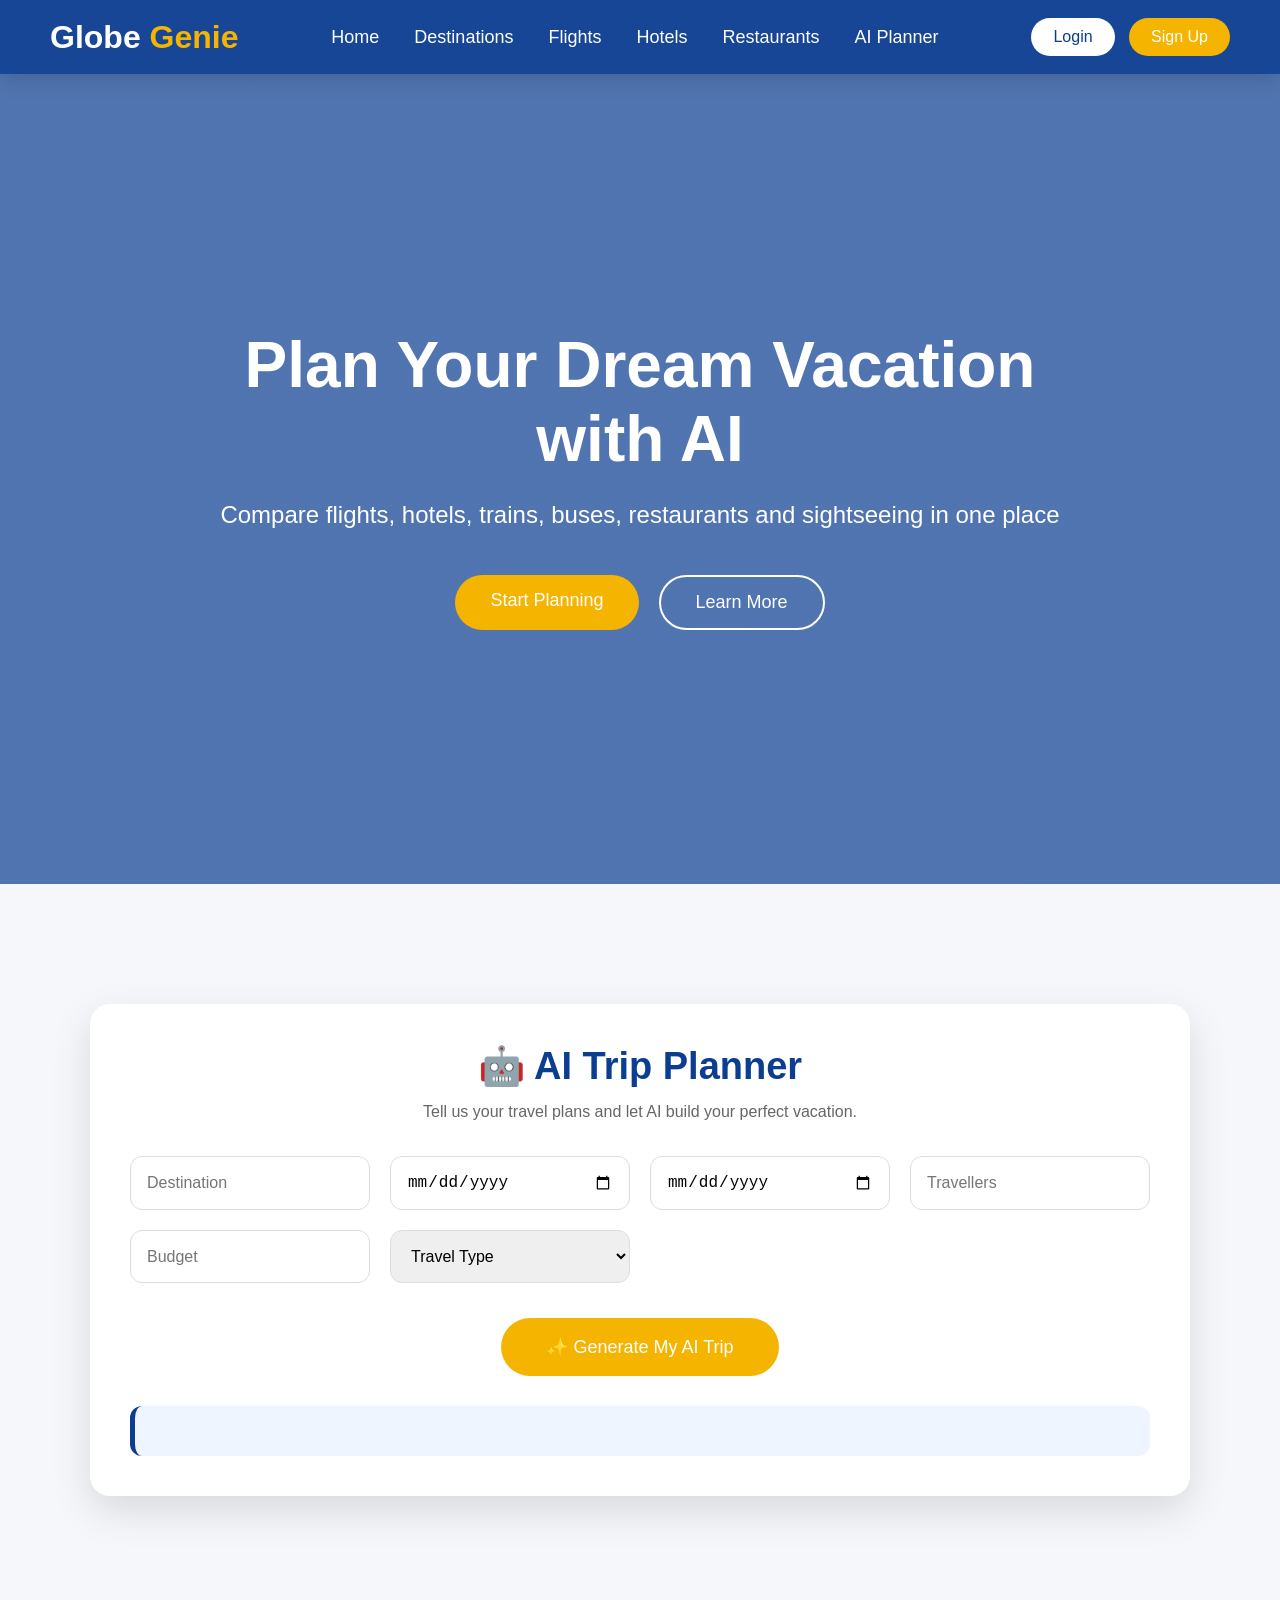
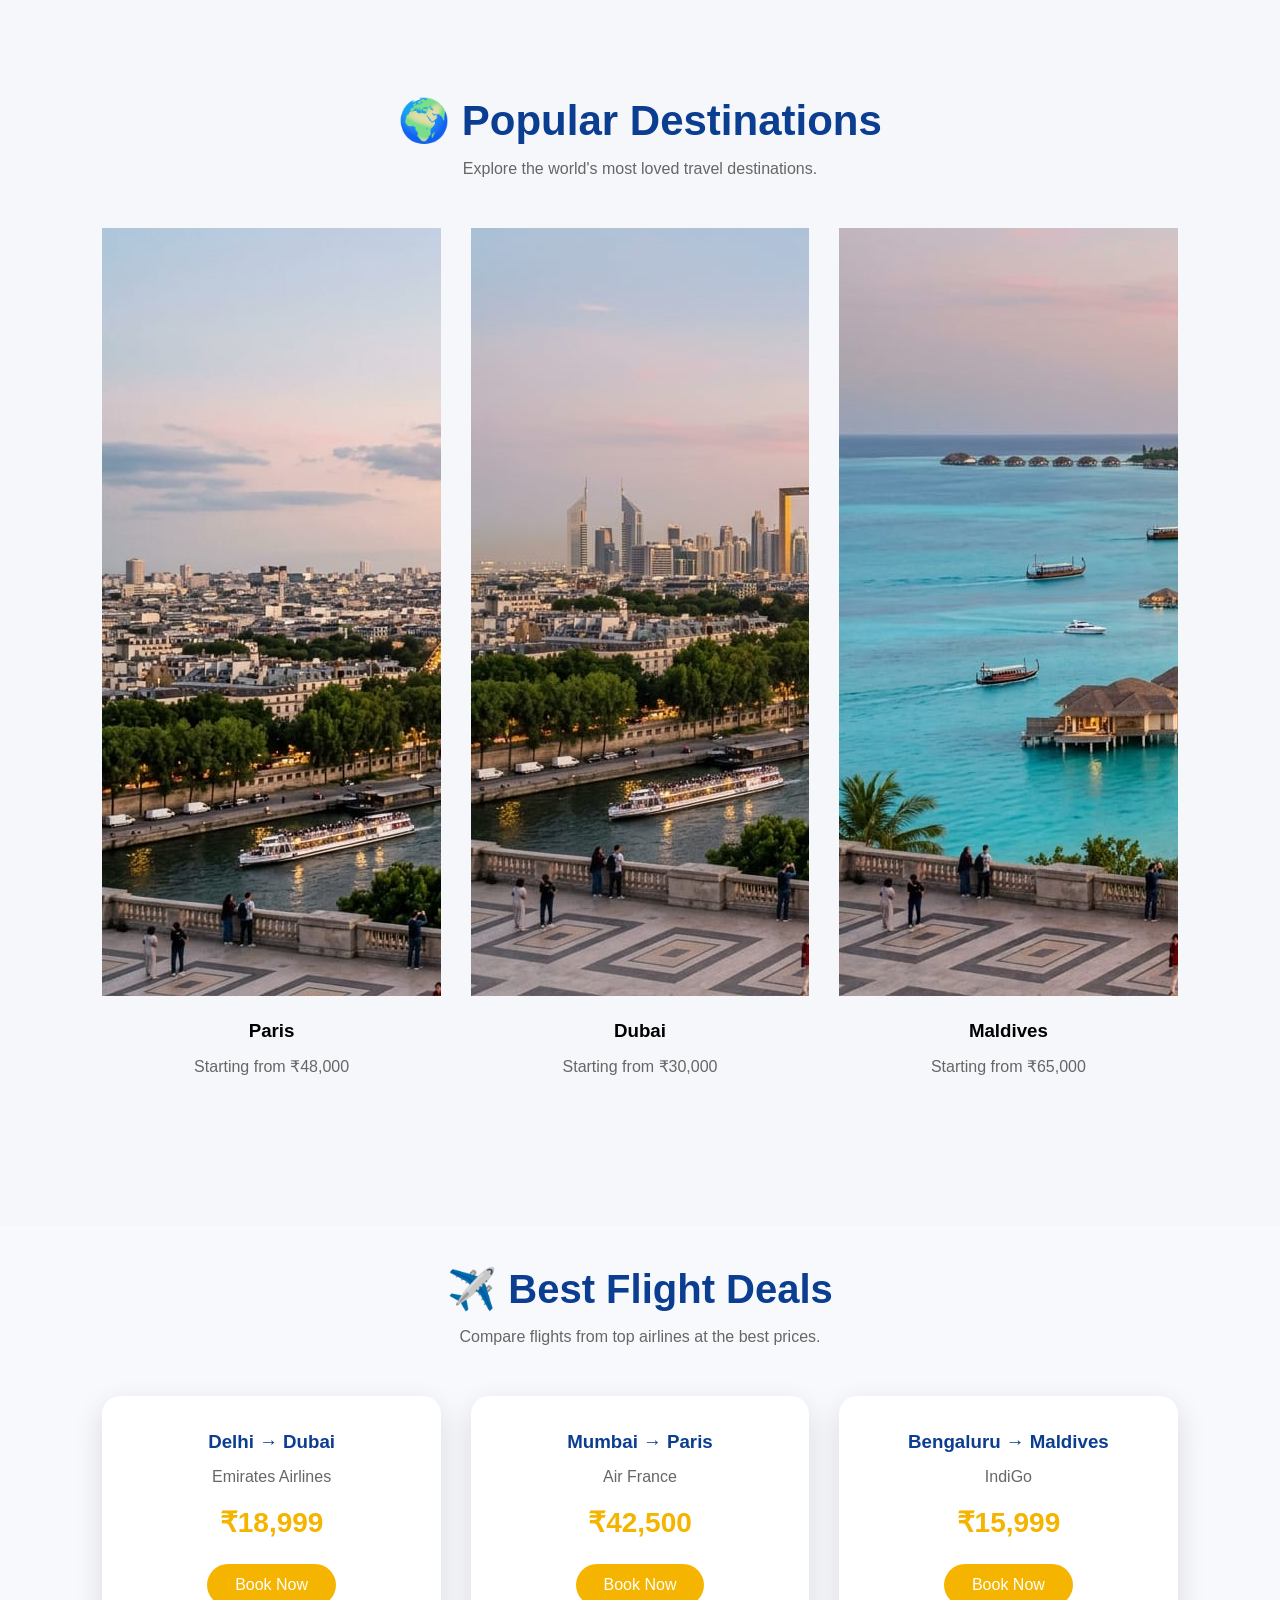
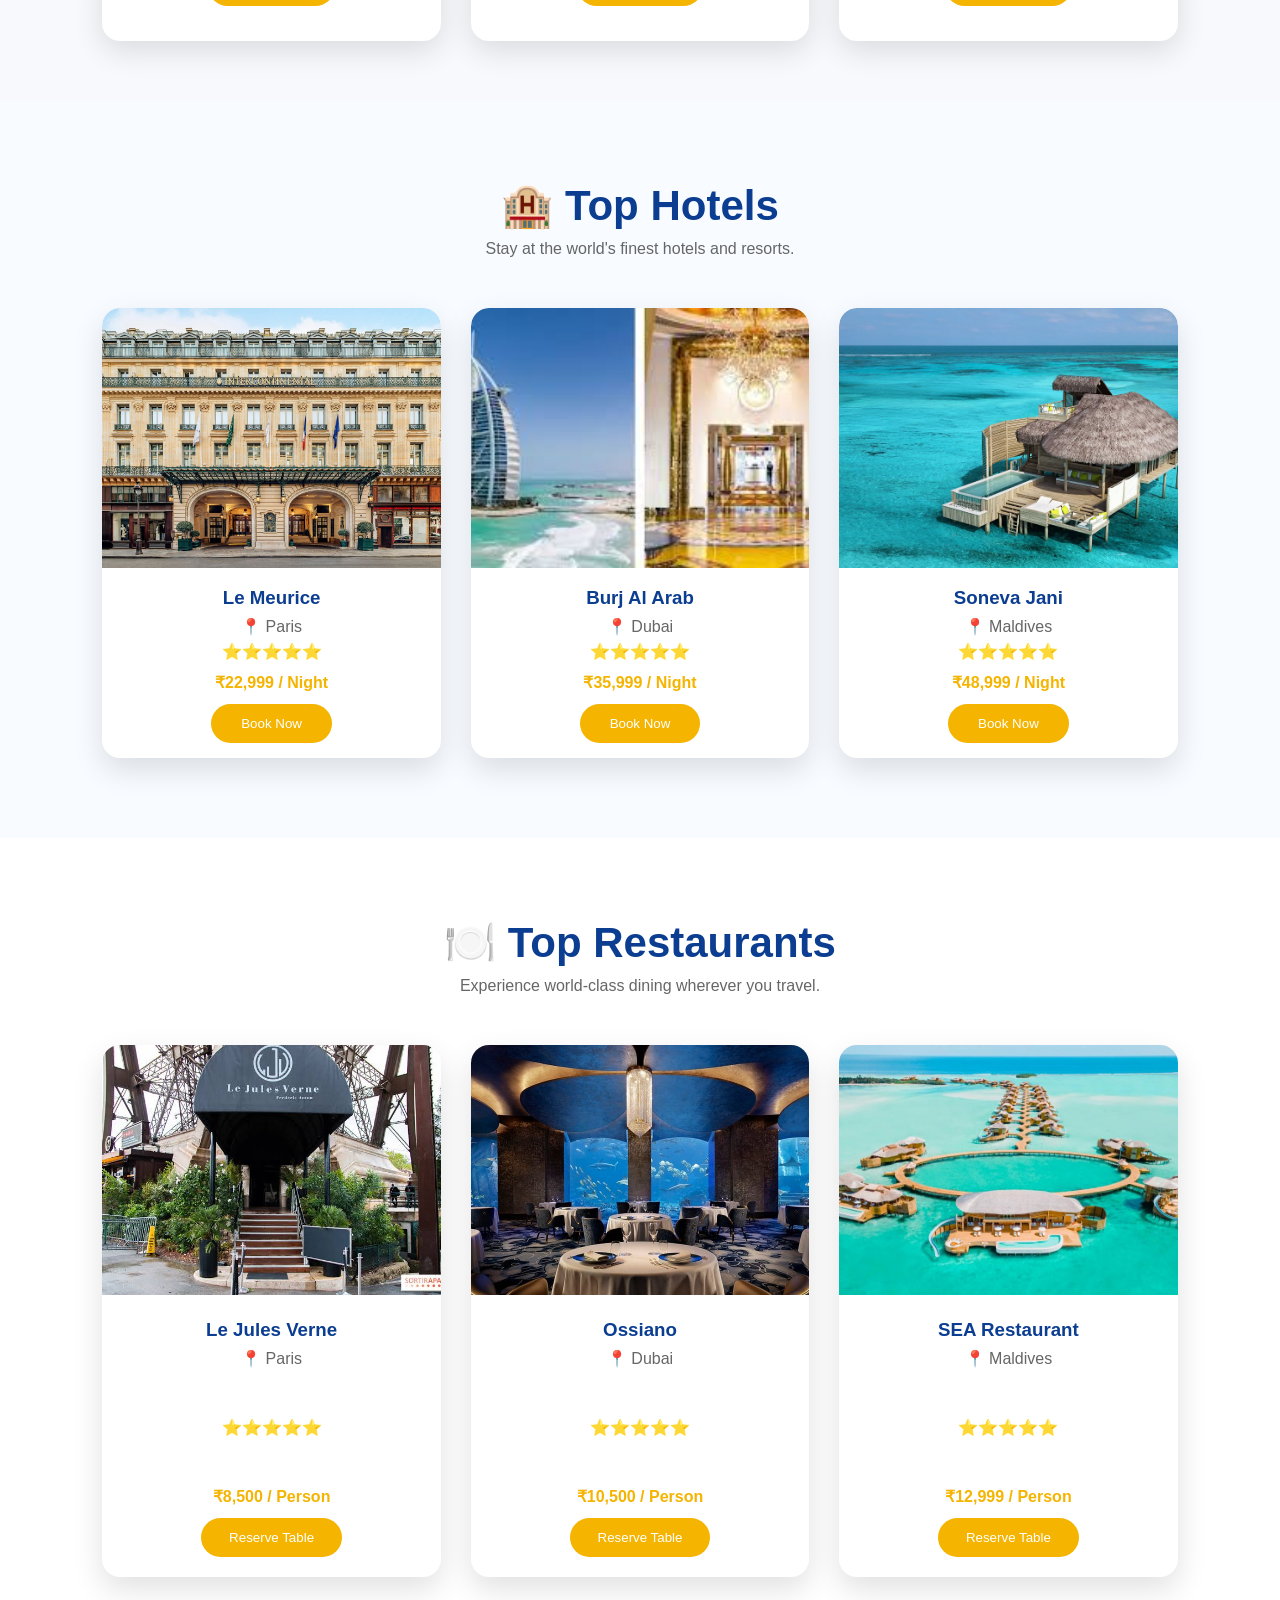
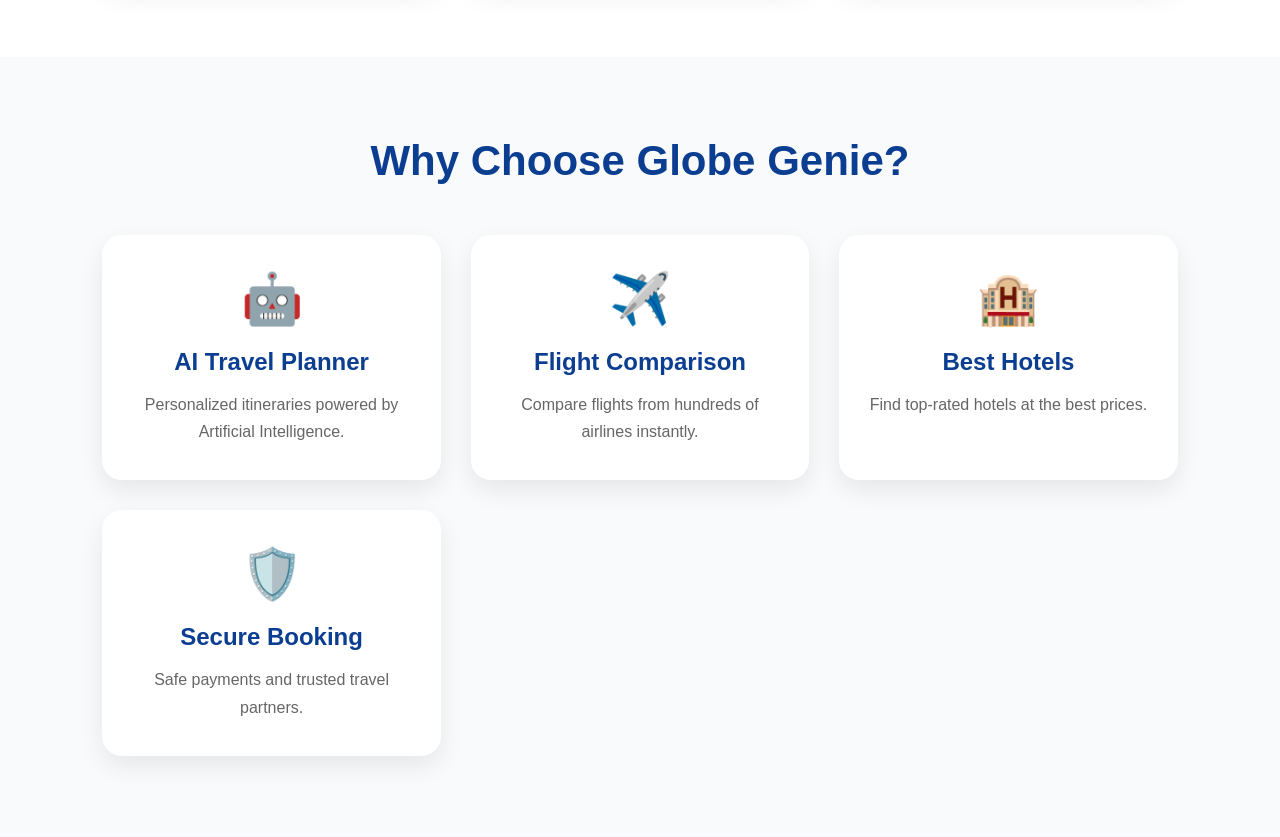
==== index.html @ 67dc80da "Add Travel Planner website" ====
<!DOCTYPE html>
<html lang="en">
    <head>
        <meta charset="UTF-8">
        <meta name="viewport" content="width=device-width, initial-scale=1.0">
        <title>Globe Genie | Your AI Travel Companion</title>
        <link
        href="https://cdn.jsdelivr.net/npm/bootstrap@5.3.7/dist/css/bootstrap.min.css"> 
        <link rel="stylesheet" href="css/style.css">
        <link rel="stylesheet" href="css/hero.css">
        <link rel="stylesheet" href="css/navbar.css">
        <link rel="stylesheet" href="css/responsive.css">
    </head>
      
<body>
    <!-- Navigation Bar -->
    <nav class="navbar">

    <div class="logo">
        Globe <span>Genie</span>
    </div>

    <ul class="nav-links">
        <li><a href="#home">Home</a></li>
        <li><a href="#destinations">Destinations</a></li>
        <li><a href="#flights">Flights</a></li>
        <li><a href="#hotels">Hotels</a></li>
        <li><a href="#restaurants">Restaurants</a></li>
        <li><a href="#planner">AI Planner</a></li>
    </ul>

    <div class="buttons">
        <button class="login">Login</button>
        <button class="signup">Sign Up</button>
    </div>

</nav>
<!-- Hero Section -->
 <section class="hero" id="home">
    <div class="hero-content">
        <h1>Plan Your Dream Vacation with AI</h1>
        <p>Compare flights, hotels, trains, buses, restaurants and sightseeing in one place</p>
        <div class="hero-buttons">
            <a href="#planner" class="btn-start">Start Planning</a>
            <a href="#features" class="btn-learn">Learn More</a>
        </div>
    
    </div>
    </section>
    <section class="planner" id="planner">

    <div class="planner-card">

        <h2>🤖 AI Trip Planner</h2>

        <p>Tell us your travel plans and let AI build your perfect vacation.</p>

        <div class="planner-grid">

            <input type="text" id="destination" placeholder="Destination">

            <input type="date" id="checkin">

            <input type="date" id="checkout">

            <input type="number" id="travellers" placeholder="Travellers">

            <input type="number" id="budget" placeholder="Budget">

            <select id="travel-type">
                <option>Travel Type</option>
                <option>Solo</option>
                <option>Couple</option>
                <option>Family</option>
                <option>Friends</option>
            </select>
         
        </div>

        <button class="planner-btn">
            ✨ Generate My AI Trip
        </button>
        <div id="trip-result"></div>

    </div>

</section>
<!-- Popular Destinations -->

<section class="destinations" id="destinations">

    <h2>🌍 Popular Destinations</h2>
    <p>Explore the world's most loved travel destinations.</p>

    <div class="destination-grid">

        <div class="destination-card">
            <img src="images/paris.jpg.jpeg" alt="Paris">
            <div class="card-content">
                <h3>Paris</h3>
                <p>Starting from ₹48,000</p>
            </div>
        </div>

        <div class="destination-card">
            <img src="images/dubai.jpg.jpeg" alt="Dubai">
            <div class="card-content">
                <h3>Dubai</h3>
                <p>Starting from ₹30,000</p>
            </div>
        </div>

        <div class="destination-card">
            <img src="images/maldives.jpg.jpeg" alt="Maldives">
            <div class="card-content">
                <h3>Maldives</h3>
                <p>Starting from ₹65,000</p>
            </div>
        </div>

    </div>

</section>
<section class="flights" id="flights">

    <h2>✈️ Best Flight Deals</h2>
    <p>Compare flights from top airlines at the best prices.</p>

    <div class="flight-grid">

        <div class="flight-card">
            <h3>Delhi → Dubai</h3>
            <p>Emirates Airlines</p>
            <span class="price">₹18,999</span>
            <button>Book Now</button>
        </div>

        <div class="flight-card">
            <h3>Mumbai → Paris</h3>
            <p>Air France</p>
            <span class="price">₹42,500</span>
            <button>Book Now</button>
        </div>

        <div class="flight-card">
            <h3>Bengaluru → Maldives</h3>
            <p>IndiGo</p>
            <span class="price">₹15,999</span>
            <button>Book Now</button>
        </div>

    </div>

</section>
<section class="hotels" id="hotels">
    <h2>🏨 Top Hotels</h2>
    <p>Stay at the world's finest hotels and resorts.</p>

    <div class="hotel-grid">

        <div class="hotel-card">
            <img src="images/hotel-paris.jpg" alt="Paris Hotel">
            <div class="hotel-info">
                <h3>Le Meurice</h3>
                <p>📍 Paris</p>
                <p>⭐⭐⭐⭐⭐</p>
                <h4>₹22,999 / Night</h4>
                <button>Book Now</button>
            </div>
        </div>

        <div class="hotel-card">
            <img src="images/hotel-dubai.jpg" alt="Dubai Hotel">
            <div class="hotel-info">
                <h3>Burj Al Arab</h3>
                <p>📍 Dubai</p>
                <p>⭐⭐⭐⭐⭐</p>
                <h4>₹35,999 / Night</h4>
                <button>Book Now</button>
            </div>
        </div>

        <div class="hotel-card">
            <img src="images/hotel-maldives.jpg" alt="Maldives Hotel">
            <div class="hotel-info">
                <h3>Soneva Jani</h3>
                <p>📍 Maldives</p>
                <p>⭐⭐⭐⭐⭐</p>
                <h4>₹48,999 / Night</h4>
                <button>Book Now</button>
            </div>
        </div>

    </div>
</section>
<section class="restaurants" id="restaurants">

    <h2>🍽️ Top Restaurants</h2>
    <p>Experience world-class dining wherever you travel.</p>

    <div class="restaurant-grid">

        <div class="restaurant-card">
            <img src="images/restaurant-paris.jpg.jpeg" alt="Restaurant Paris">

            <div class="restaurant-info">
                <h3>Le Jules Verne</h3>
                <p>📍 Paris</p>
                <p>⭐⭐⭐⭐⭐</p>
                <h4>₹8,500 / Person</h4>
                <button>Reserve Table</button>
            </div>
        </div>

        <div class="restaurant-card">
            <img src="images/restaurant-dubai.jpg.jpeg" alt="Restaurant Dubai">

            <div class="restaurant-info">
                <h3>Ossiano</h3>
                <p>📍 Dubai</p>
                <p>⭐⭐⭐⭐⭐</p>
                <h4>₹10,500 / Person</h4>
                <button>Reserve Table</button>
            </div>
        </div>

        <div class="restaurant-card">
            <img src="images/restaurant-maldives.jpg.jpeg" alt="Restaurant Maldives">

            <div class="restaurant-info">
                <h3>SEA Restaurant</h3>
                <p>📍 Maldives</p>
                <p>⭐⭐⭐⭐⭐</p>
                <h4>₹12,999 / Person</h4>
                <button>Reserve Table</button>
            </div>
        </div>

    </div>

</section>
<section class="features">

    <h2>Why Choose Globe Genie?</h2>

    <div class="feature-container">

        <div class="feature-card">
            <div class="icon">🤖</div>
            <h3>AI Travel Planner</h3>
            <p>Personalized itineraries powered by Artificial Intelligence.</p>
        </div>

        <div class="feature-card">
            <div class="icon">✈️</div>
            <h3>Flight Comparison</h3>
            <p>Compare flights from hundreds of airlines instantly.</p>
        </div>

        <div class="feature-card">
            <div class="icon">🏨</div>
            <h3>Best Hotels</h3>
            <p>Find top-rated hotels at the best prices.</p>
        </div>

        <div class="feature-card">
            <div class="icon">🛡️</div>
            <h3>Secure Booking</h3>
            <p>Safe payments and trusted travel partners.</p>
        </div>

    </div>

</section>
<script
src="https://cdn.jsdelivr.net/npm/bootstrap@5.3.7/dist/js/bootstrap.bundle.min.js"></script>
<script src="js/script.js"></script>
</body>
</html>
---- css/style.css ----
html{
    scroll-behavior: smooth;
}
/* ==========================================
   Globe Genie - Main Styles
   ========================================== */

* {
    margin: 0;
    padding: 0;
    box-sizing: border-box;
}

body {
    font-family: Arial, Helvetica, sans-serif;
    background: #f5f7fa;
}

/* =========================
   Navigation Bar
========================= */

.navbar{
    position: sticky;
    top: 0;
    z-index: 1000;

    display:flex;
    justify-content:space-between;
    align-items:center;
width:100%;
    padding:18px 50px;

    background:rgba(11,61,145,0.95);
    backdrop-filter:blur(10px);

    box-shadow:0 5px 20px rgba(0,0,0,.15);
}

.logo {
    font-size: 32px;
    font-weight: bold;
    color: white;
}

.logo span {
    color: #F4B400;
}

.nav-links {
    list-style: none;
    display: flex;
    gap: 35px;
}

.nav-links a {
    text-decoration: none;
    color: white;
    font-size: 18px;
    transition: 0.3s;
}

.nav-links a:hover {
    color: #F4B400;
}

.buttons button {
    padding: 10px 22px;
    border: none;
    border-radius: 30px;
    cursor: pointer;
    font-size: 16px;
}

.login {
    background: white;
    color: #0B3D91;
    margin-right: 10px;
}

.signup {
    background: #F4B400;
    color: white;
}

/* =========================
   Hero Section
========================= */

.hero {
    height: 90vh;
    background: linear-gradient(
        rgba(11, 61, 145, 0.7),
        rgba(11, 61, 145, 0.7)
    ),
    url("https://images.unsplash.com/photo-1507525428034-b723cf961d3e?auto=format&fit=crop&w=1600&q=80");

    background-size: cover;
    background-position: center;

    display: flex;
    justify-content: center;
    align-items: center;

    text-align: center;
    color: white;
    padding: 20px;
}

.hero-content {
    max-width: 900px;
}

.hero-content h1 {
    font-size: 64px;
    margin-bottom: 20px;
}

.hero-content p {
    font-size: 24px;
    line-height: 1.6;
    margin-bottom: 40px;
}

/* =========================
   Hero Buttons
========================= */

.hero-buttons {
    display: flex;
    justify-content: center;
    gap: 20px;
    flex-wrap: wrap;
}

.btn-start,
.btn-learn {

    text-decoration: none;
    padding: 15px 35px;
    border-radius: 40px;
    font-size: 18px;
    transition: .3s;
}

.btn-start {

    background: #F4B400;
    color: white;
}

.btn-start:hover {

    background: #d89b00;
}

.btn-learn {

    border: 2px solid white;
    color: white;
}

.btn-learn:hover {

    background: white;
    color: #0B3D91;
}
/* =========================
   AI Trip Planner
========================= */

.planner{
    background:#f5f7fa;
    padding:80px 20px;
    width:100%;
}

.planner-card{

    width:90%;
    max-width:1100px;
    margin:40px auto;

    background:white;
    border-radius:20px;

    padding:40px;

    box-shadow:0 15px 40px rgba(0,0,0,.12);

    text-align:center;
}

.planner-card h2{

    color:#0B3D91;
    margin-bottom:15px;
    font-size:38px;
}

.planner-card p{

    color:#666;
    margin-bottom:35px;
}

.planner-grid{

    display:grid;

    grid-template-columns:repeat(auto-fit,minmax(220px,1fr));

    gap:20px;

    margin-bottom:35px;
}

.planner-grid input,
.planner-grid select{

    padding:16px;

    border-radius:12px;

    border:1px solid #ddd;

    font-size:16px;
}

.planner-btn{

    background:#F4B400;

    color:white;

    border:none;

    padding:18px 45px;

    border-radius:40px;

    font-size:18px;

    cursor:pointer;

    transition:.3s;
}

.planner-btn:hover{

    background:#d89b00;

    transform:scale(1.05);
}
/* =========================
   Popular Destinations
========================= */

.destinations{

    padding:80px 8%;
    background:#f5f7fa;
    text-align:center;
}

.destinations h2{

    font-size:42px;
    color:#0B3D91;
}

.destinations p{

    margin:15px 0 50px;
    color:#666;
}

.destination-grid{

    display:grid;
    grid-template-columns:repeat(auto-fit,minmax(300px,1fr));
    gap:30px;
}

.card{

    background:#fff;
    border-radius:20px;
    overflow:hidden;
    box-shadow:0 10px 25px rgba(0,0,0,.12);
    transition:.4s ease;
    cursor:pointer;
}

.card:hover{

    transform:translateY(-10px);
    box-shadow:0 20px 40px rgba(0,0,0,.25);
}
.card:hover img{

    transform:scale(1.08);
}

.card img{

    width: 80%;
    height: 100px; /* Same height for every image */
    object-fit:cover;
    display:block;
    transition:0.5s ease;
}

.card h3{

    margin:20px 0 10px;
    color:#0B3D91;
}

.card p{

    margin-bottom:25px;
}
.card-content{

    padding:20px;
    text-align:center;
}
/* ===========================
   WHY CHOOSE GLOBE GENIE
=========================== */

.features{
    padding:80px 8%;
    background:#f8fafc;
    text-align:center;
}

.features h2{
    font-size:42px;
    color:#0b3d91;
    margin-bottom:50px;
}

.feature-container{
    display:grid;
    grid-template-columns:repeat(auto-fit,minmax(250px,1fr));
    gap:30px;
}

.feature-card{
    background:#fff;
    padding:35px 25px;
    border-radius:20px;
    box-shadow:0 10px 25px rgba(0,0,0,.08);
    transition:.3s;
}

.feature-card:hover{
    transform:translateY(-10px);
    box-shadow:0 18px 35px rgba(0,0,0,.15);
}

.icon{
    font-size:50px;
    margin-bottom:20px;
}

.feature-card h3{
    color:#0b3d91;
    margin-bottom:15px;
    font-size:24px;
}

.feature-card p{
    color:#666;
    line-height:1.7;
}
/* ==========================
   Destination Card Hover Effect
========================== */

.destination-card {
    transition: 0.4s ease;
    cursor: pointer;
    overflow: hidden;
}

.destination-card img {
    transition: 0.5s ease;
}

.destination-card:hover {
    transform: translateY(-12px);
    box-shadow: 0 20px 40px rgba(0,0,0,.25);
}

.destination-card:hover img {
    transform: scale(1.08);
}
/* ===========================
   Flights Section
=========================== */

.flights{
    padding:40px 8%;
    padding-bottom:60px;
    background:#f8f9fc;
    text-align:center;
}

.flights h2{
    font-size:40px;
    color:#0b3d91;
    margin-bottom:15px;
}

.flights p{
    color:#666;
    margin-bottom:50px;
}

.flight-grid{
    display:grid;
    grid-template-columns:repeat(auto-fit,minmax(280px,1fr));
    gap:30px;
}

.flight-card{
    background:#fff;
    border-radius:18px;
    padding:35px;
    box-shadow:0 10px 30px rgba(0,0,0,.12);
    transition:.4s;
}

.flight-card:hover{
    transform:translateY(-10px);
    box-shadow:0 20px 40px rgba(0,0,0,.2);
}

.flight-card h3{
    color:#0b3d91;
    margin-bottom:15px;
}

.flight-card p{
    margin-bottom:20px;
}

.price{
    display:block;
    font-size:28px;
    color:#f4b400;
    font-weight:bold;
    margin-bottom:25px;
}

.flight-card button{
    background:#f4b400;
    color:white;
    border:none;
    padding:12px 28px;
    border-radius:30px;
    cursor:pointer;
    font-size:16px;
    transition:.3s;
}

.flight-card button:hover{
    background:#0b3d91;
}
.hotels{
    padding:80px 8%;
    text-align:center;
    background:#f8fbff;
}

.hotels h2{
    font-size:42px;
    color:#0b3d91;
    margin-bottom:10px;
}

.hotels p{
    color:#666;
    margin-bottom:50px;
}

.hotel-grid{
    display:grid;
    grid-template-columns:repeat(auto-fit,minmax(320px,1fr));
    gap:30px;
}

.hotel-card{
    background:#fff;
    border-radius:18px;
    overflow:hidden;
    box-shadow:0 12px 30px rgba(0,0,0,.12);
    transition:.4s;
}

.hotel-card img{
    width:100%;
    height:260px;
    object-fit:cover;
    transition:.5s;
    border-radius:18px 18px 0 0;
}

.hotel-card:hover{
    transform:translateY(-10px);
    box-shadow:0 20px 40px rgba(0,0,0,.2);
}

.hotel-card:hover img{
    transform:scale(1.08);
}

.hotel-info{
    padding: 15px 20px;
}

.hotel-info h3{
    color:#0b3d91;
    margin-bottom:8px;
}
.hotel-info p{
    color:#666;
    margin: 6px 0;
}

.hotel-info h4{
    color:#f4b400;
    margin: 12px 0;
}

.hotel-info button{
    background:#f4b400;
    color:white;
    border:none;
    padding:12px 30px;
    border-radius:30px;
    cursor:pointer;
    transition:.3s;
}

.hotel-info button:hover{
    background:#d99a00;
    transform:scale(1.05);
}
/* Restaurants */

.restaurants{
    padding:80px 8%;
    text-align:center;
    background:white;
}

.restaurants h2{
    font-size:42px;
    color:#0b3d91;
    margin-bottom:10px;
}

.restaurants p{
    color:#666;
    margin-bottom:50px;
}

.restaurant-grid{
    display:grid;
    grid-template-columns:repeat(auto-fit,minmax(320px,1fr));
    gap:30px;
}

.restaurant-card{
    background:#fff;
    border-radius:18px;
    overflow:hidden;
    box-shadow:0 12px 30px rgba(0,0,0,.12);
    transition:.4s;
}

.restaurant-card img{
    width:100%;
    height:250px;
    object-fit:cover;
    transition:.5s;
}

.restaurant-card:hover{
    transform:translateY(-10px);
    box-shadow:0 20px 40px rgba(0,0,0,.2);
}

.restaurant-card:hover img{
    transform:scale(1.08);
}

.restaurant-info{
    padding:20px;
}

.restaurant-info h3{
    color:#0b3d91;
    margin-bottom:8px;
}

.restaurant-info h4{
    color:#f4b400;
    margin:12px 0;
}

.restaurant-info button{
    background:#f4b400;
    color:white;
    border:none;
    padding:12px 28px;
    border-radius:30px;
    cursor:pointer;
    transition:.3s;
}

.restaurant-info button:hover{
    background:#d99a00;
    transform:scale(1.05);
}
#trip-result{
    margin-top:30px;
    background:#eef5ff;
    border-left:5px solid #0B3D91;
    padding:20px;
    border-radius:12px;
    text-align:left;
    font-size:16px;
    color:#333;
}
#trip-result{
    margin-top:30px;
    padding:25px;
    background:#eef5ff;
    border-left:5px solid #0b3d91;
    border-radius:12px;
    line-height:1.8;
    font-size:17px;
}

#trip-result h3{
    color:#0b3d91;
    margin-bottom:15px;
}

#trip-result h4{
    margin-top:15px;
    color:#ffb400;
}

#trip-result ul{
    margin-left:20px;
}

#trip-result li{
    margin-bottom:8px;
}
#trip-result hr{
    margin:20px 0;
}

#trip-result ul{
    list-style:none;
    padding:0;
}

#trip-result li{
    background:white;
    margin:10px 0;
    padding:12px;
    border-radius:8px;
    box-shadow:0 4px 10px rgba(0,0,0,.08);
}
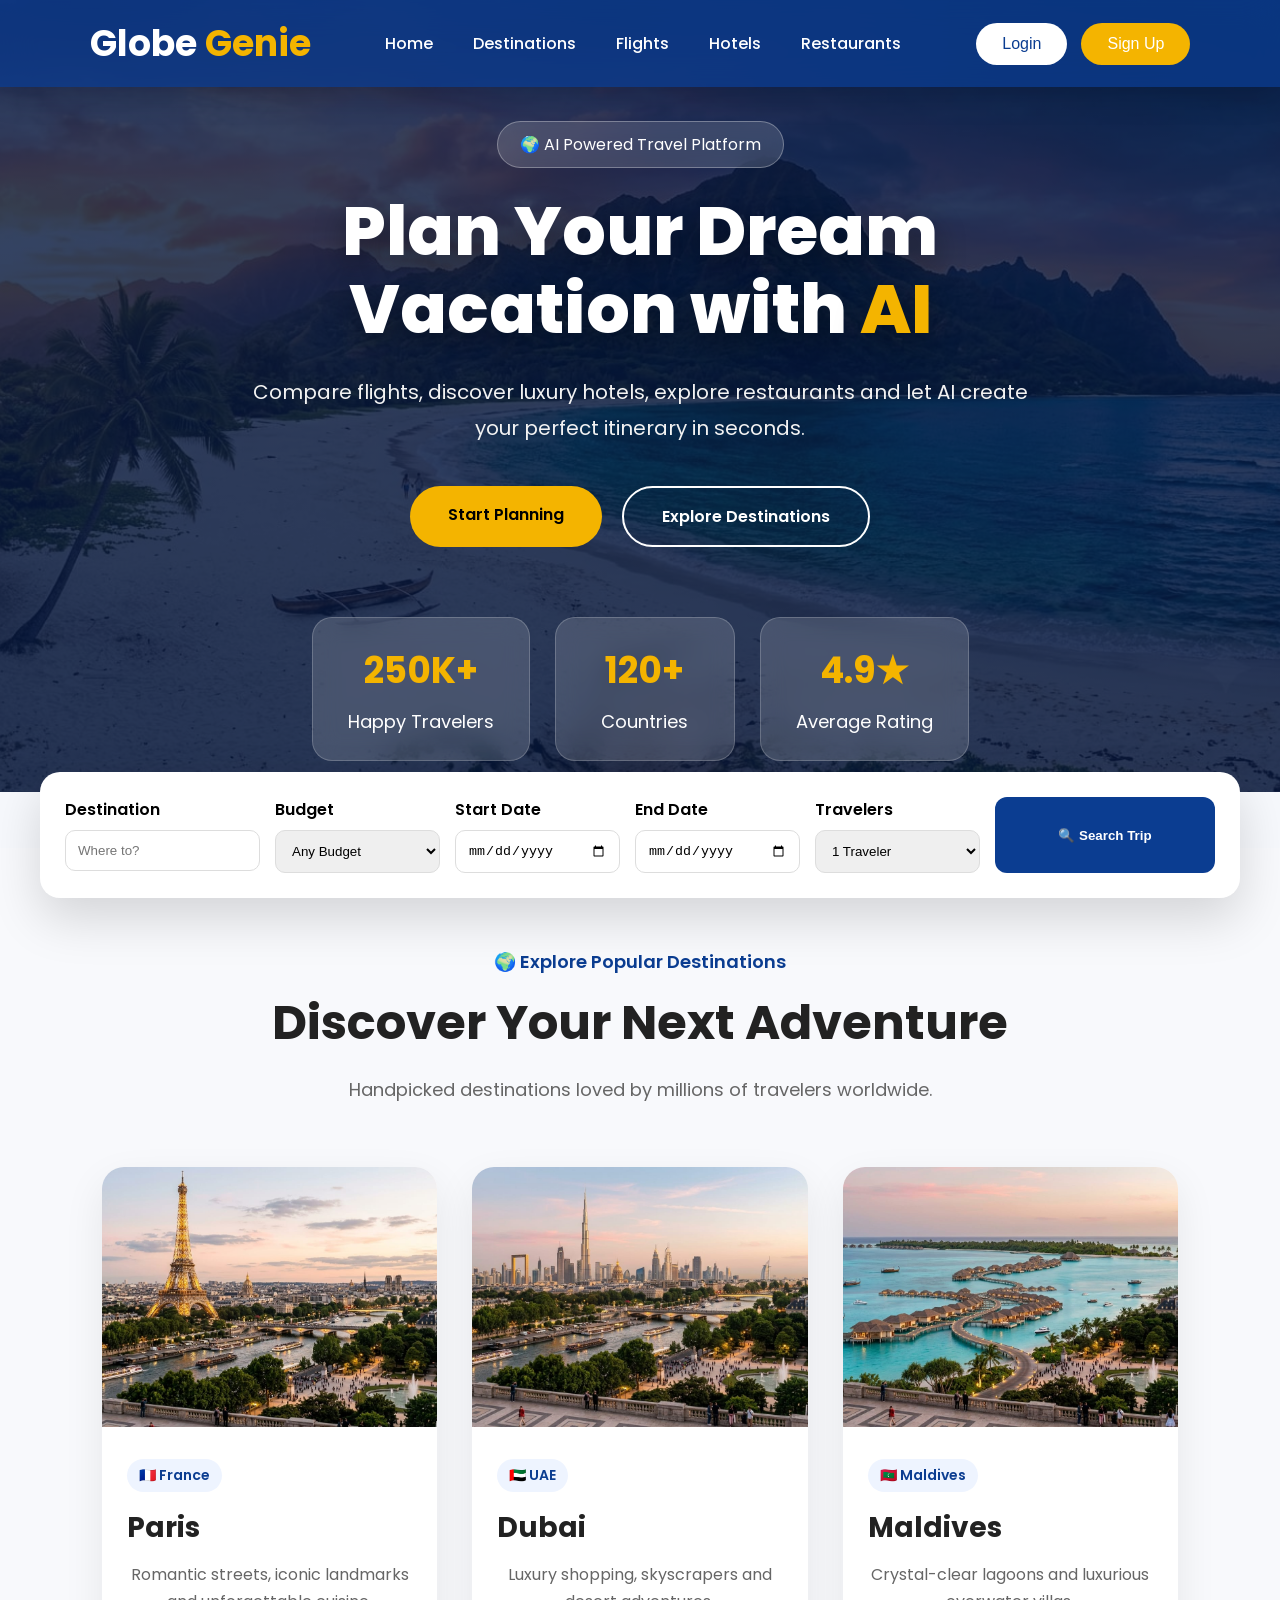
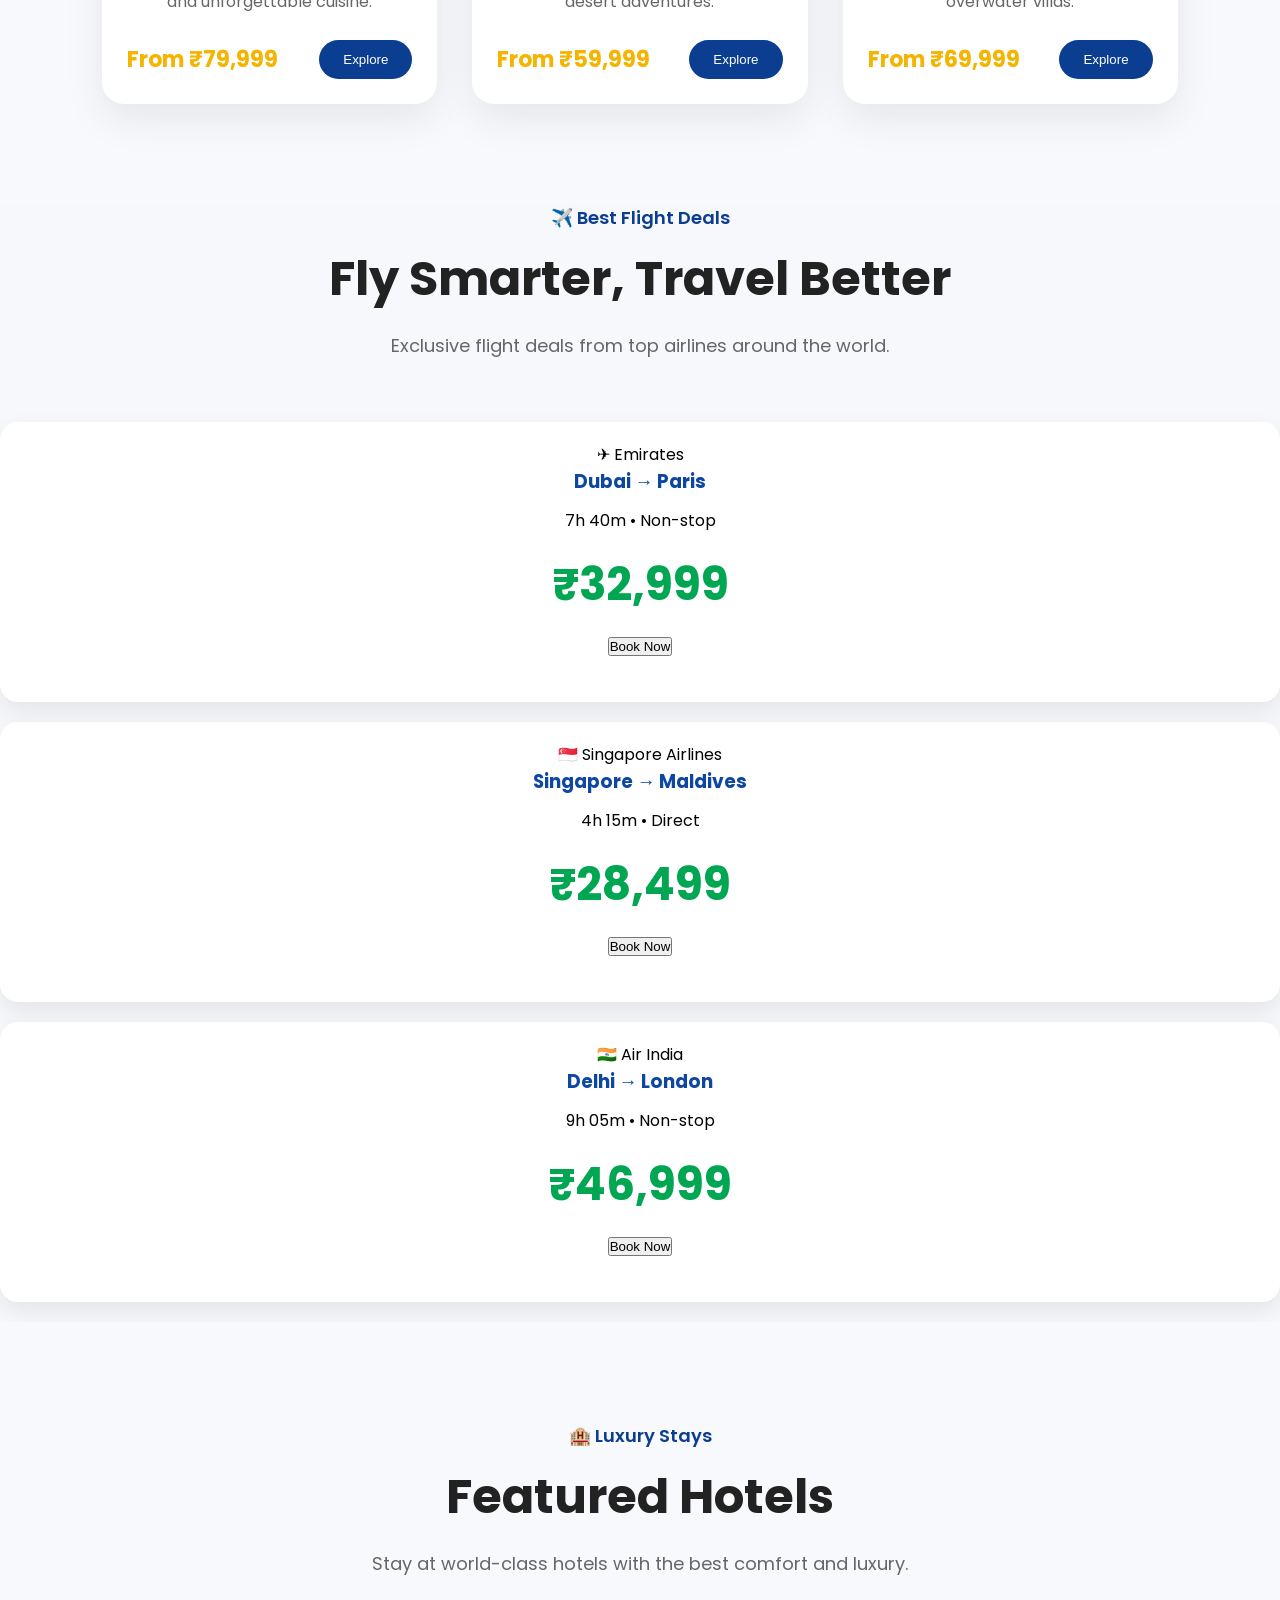
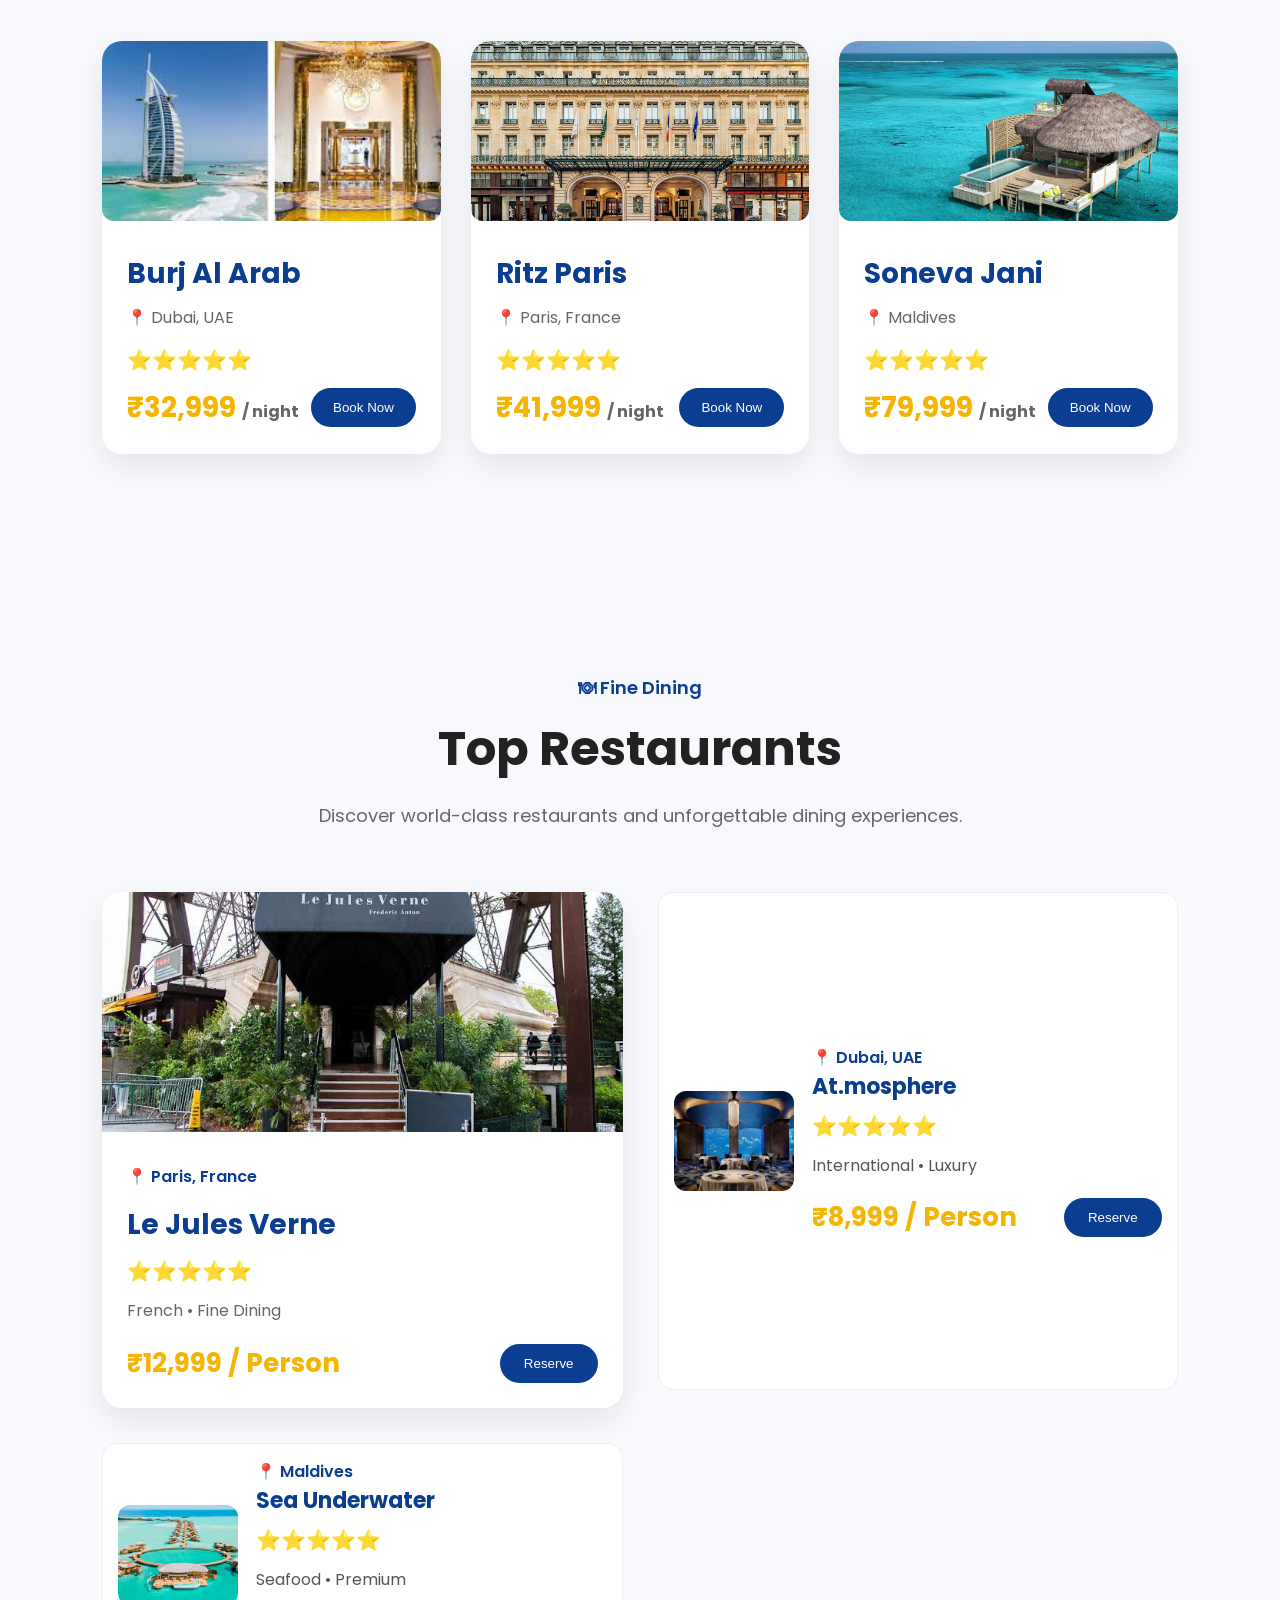
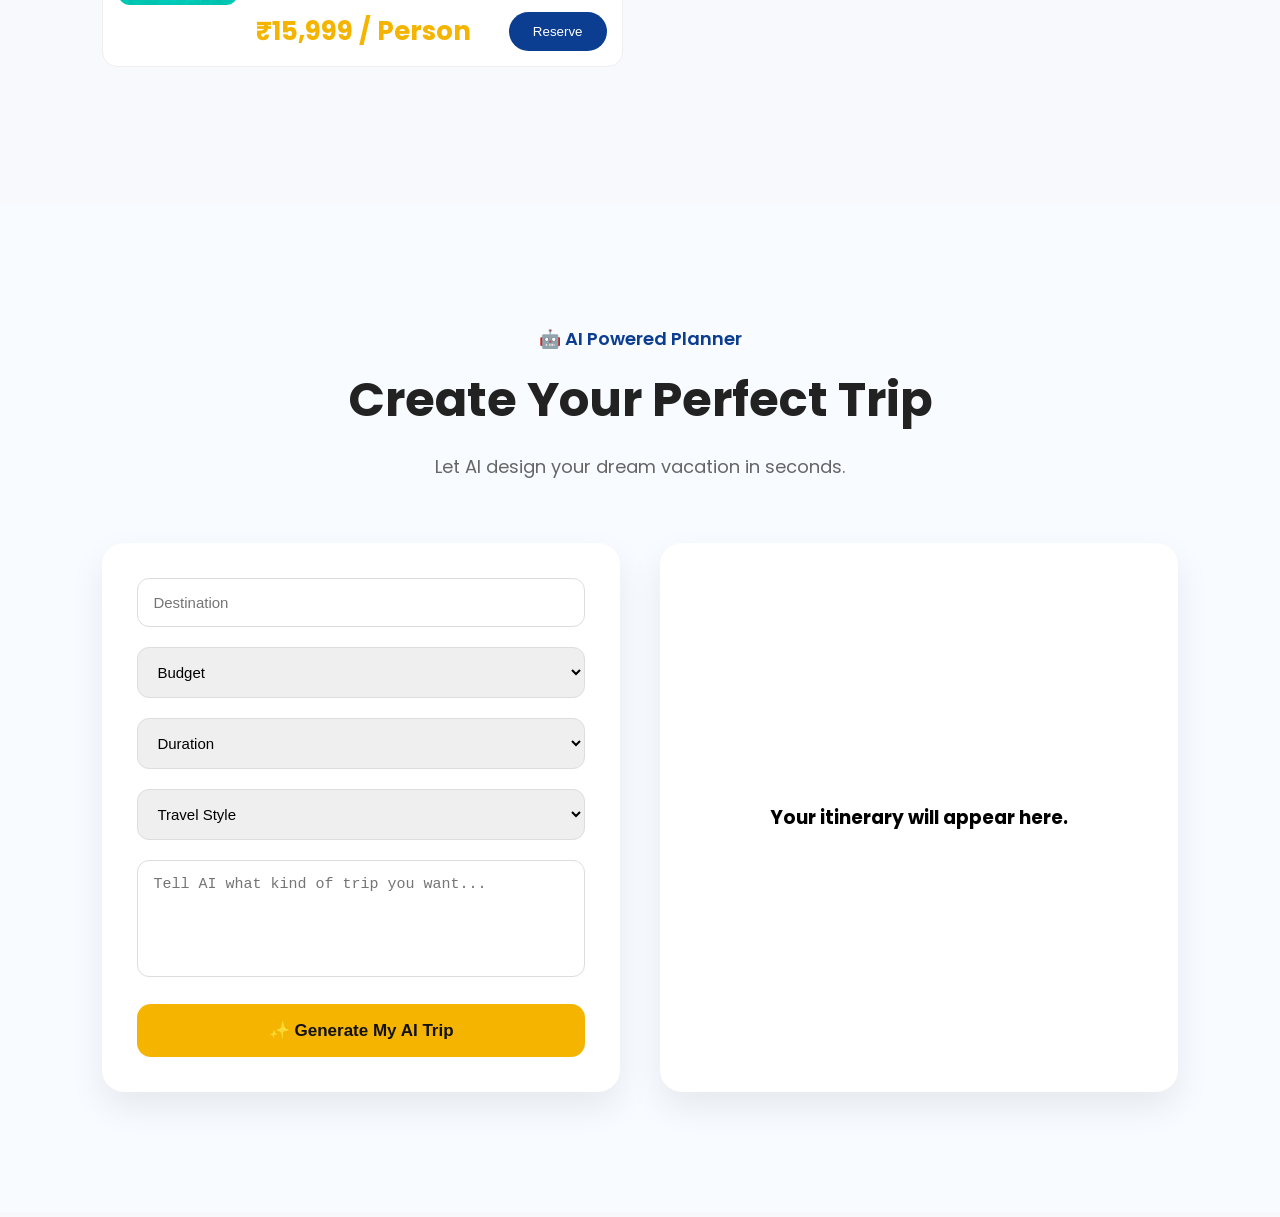
==== commit d391a240: "Backup before project restructure" ====
--- a/index.html
+++ b/index.html
@@ -6,9 +6,18 @@
         <title>Globe Genie | Your AI Travel Companion</title>
         <link
         href="https://cdn.jsdelivr.net/npm/bootstrap@5.3.7/dist/css/bootstrap.min.css"> 
+        <link rel="preconnect" href="https://fonts.googleapis.com">
+<link rel="preconnect" href="https://fonts.gstatic.com" crossorigin>
+
+<link href="https://fonts.googleapis.com/css2?family=Poppins:wght@300;400;500;600;700;800&display=swap" rel="stylesheet">
         <link rel="stylesheet" href="css/style.css">
         <link rel="stylesheet" href="css/hero.css">
         <link rel="stylesheet" href="css/navbar.css">
+        <link rel="stylesheet" href="css/destinations.css">
+        <link rel="stylesheet" href="css/flights.css">
+        <link rel="stylesheet" href="css/hotels.css">
+        <link rel="stylesheet" href="css/restaurants.css">
+        <link rel="stylesheet" href="css/planner.css">
         <link rel="stylesheet" href="css/responsive.css">
     </head>
       
@@ -26,7 +35,6 @@
         <li><a href="#flights">Flights</a></li>
         <li><a href="#hotels">Hotels</a></li>
         <li><a href="#restaurants">Restaurants</a></li>
-        <li><a href="#planner">AI Planner</a></li>
     </ul>
 
     <div class="buttons">
@@ -37,85 +45,211 @@
 </nav>
 <!-- Hero Section -->
  <section class="hero" id="home">
+
+    <div class="hero-overlay"></div>
+
     <div class="hero-content">
-        <h1>Plan Your Dream Vacation with AI</h1>
-        <p>Compare flights, hotels, trains, buses, restaurants and sightseeing in one place</p>
+
+        <span class="hero-tag">
+            🌍 AI Powered Travel Platform
+        </span>
+
+        <h1>
+            Plan Your Dream <br>
+            Vacation with <span>AI</span>
+        </h1>
+
+        <p>
+            Compare flights, discover luxury hotels,
+            explore restaurants and let AI create
+            your perfect itinerary in seconds.
+        </p>
+
         <div class="hero-buttons">
-            <a href="#planner" class="btn-start">Start Planning</a>
-            <a href="#features" class="btn-learn">Learn More</a>
-        </div>
+
+            <a href="#planner" class="primary-btn">
+                Start Planning
+            </a>
+
+            <a href="#" class="secondary-btn">
+                Explore Destinations
+            </a>
+
+        </div>
+
+        <div class="hero-stats">
+
+            <div class="stat-box">
+                <h2>250K+</h2>
+                <span>Happy Travelers</span>
+            </div>
+
+            <div class="stat-box">
+                <h2>120+</h2>
+                <span>Countries</span>
+            </div>
+
+            <div class="stat-box">
+                <h2>4.9★</h2>
+                <span>Average Rating</span>
+            </div>
+
+        </div>
+
+    </div>
+
+</section>
+<section class="search-box">
+
+<div class="search-container">
+
+<div class="field">
+<label>Destination</label>
+<input type="text" placeholder="Where to?">
+</div>
+
+<div class="field">
+<label>Budget</label>
+<select>
+<option>Any Budget</option>
+<option>₹20,000</option>
+<option>₹50,000</option>
+<option>₹1,00,000+</option>
+</select>
+</div>
+
+<div class="field">
+<label>Start Date</label>
+<input type="date">
+</div>
+
+<div class="field">
+<label>End Date</label>
+<input type="date">
+</div>
+
+<div class="field">
+<label>Travelers</label>
+<select>
+<option>1 Traveler</option>
+<option>2 Travelers</option>
+<option>Family</option>
+</select>
+</div>
+
+<button class="search-btn">
+🔍 Search Trip
+</button>
+
+</div>
+
+</section>
     
-    </div>
-    </section>
-    <section class="planner" id="planner">
-
-    <div class="planner-card">
-
-        <h2>🤖 AI Trip Planner</h2>
-
-        <p>Tell us your travel plans and let AI build your perfect vacation.</p>
-
-        <div class="planner-grid">
-
-            <input type="text" id="destination" placeholder="Destination">
-
-            <input type="date" id="checkin">
-
-            <input type="date" id="checkout">
-
-            <input type="number" id="travellers" placeholder="Travellers">
-
-            <input type="number" id="budget" placeholder="Budget">
-
-            <select id="travel-type">
-                <option>Travel Type</option>
-                <option>Solo</option>
-                <option>Couple</option>
-                <option>Family</option>
-                <option>Friends</option>
-            </select>
-         
-        </div>
-
-        <button class="planner-btn">
-            ✨ Generate My AI Trip
-        </button>
-        <div id="trip-result"></div>
-
-    </div>
-
-</section>
-<!-- Popular Destinations -->
-
-<section class="destinations" id="destinations">
-
-    <h2>🌍 Popular Destinations</h2>
-    <p>Explore the world's most loved travel destinations.</p>
+            <section class="destinations" id="destinations">
+
+    <div class="section-title">
+        <span>🌍 Explore Popular Destinations</span>
+        <h2>Discover Your Next Adventure</h2>
+        <p>
+            Handpicked destinations loved by millions of travelers worldwide.
+        </p>
+    </div>
 
     <div class="destination-grid">
 
+        <!-- Paris -->
         <div class="destination-card">
+
             <img src="images/paris.jpg.jpeg" alt="Paris">
-            <div class="card-content">
+
+            <div class="destination-info">
+
+                <span class="country">🇫🇷 France</span>
+
                 <h3>Paris</h3>
-                <p>Starting from ₹48,000</p>
-            </div>
-        </div>
+
+                <p>
+                    Romantic streets, iconic landmarks and unforgettable cuisine.
+                </p>
+
+                <div class="destination-bottom">
+
+                    <span class="price">
+                        From ₹79,999
+                    </span>
+
+                    <button>
+                        Explore
+                    </button>
+
+                </div>
+
+            </div>
+
+        </div>
+
+        <!-- Dubai -->
 
         <div class="destination-card">
+
             <img src="images/dubai.jpg.jpeg" alt="Dubai">
-            <div class="card-content">
+
+            <div class="destination-info">
+
+                <span class="country">🇦🇪 UAE</span>
+
                 <h3>Dubai</h3>
-                <p>Starting from ₹30,000</p>
-            </div>
-        </div>
+
+                <p>
+                    Luxury shopping, skyscrapers and desert adventures.
+                </p>
+
+                <div class="destination-bottom">
+
+                    <span class="price">
+                        From ₹59,999
+                    </span>
+
+                    <button>
+                        Explore
+                    </button>
+
+                </div>
+
+            </div>
+
+        </div>
+
+        <!-- Maldives -->
 
         <div class="destination-card">
+
             <img src="images/maldives.jpg.jpeg" alt="Maldives">
-            <div class="card-content">
+
+            <div class="destination-info">
+
+                <span class="country">🇲🇻 Maldives</span>
+
                 <h3>Maldives</h3>
-                <p>Starting from ₹65,000</p>
-            </div>
+
+                <p>
+                    Crystal-clear lagoons and luxurious overwater villas.
+                </p>
+
+                <div class="destination-bottom">
+
+                    <span class="price">
+                        From ₹69,999
+                    </span>
+
+                    <button>
+                        Explore
+                    </button>
+
+                </div>
+
+            </div>
+
         </div>
 
     </div>
@@ -123,155 +257,304 @@
 </section>
 <section class="flights" id="flights">
 
-    <h2>✈️ Best Flight Deals</h2>
-    <p>Compare flights from top airlines at the best prices.</p>
+    <div class="section-title">
+        <span>✈️ Best Flight Deals</span>
+        <h2>Fly Smarter, Travel Better</h2>
+        <p>Exclusive flight deals from top airlines around the world.</p>
+    </div>
 
     <div class="flight-grid">
 
         <div class="flight-card">
-            <h3>Delhi → Dubai</h3>
-            <p>Emirates Airlines</p>
-            <span class="price">₹18,999</span>
-            <button>Book Now</button>
+            <div class="airline">✈ Emirates</div>
+
+            <div class="flight-route">
+                <h3>Dubai → Paris</h3>
+                <span>7h 40m • Non-stop</span>
+            </div>
+
+            <div class="flight-price">
+                <h2>₹32,999</h2>
+                <button>Book Now</button>
+            </div>
         </div>
 
         <div class="flight-card">
-            <h3>Mumbai → Paris</h3>
-            <p>Air France</p>
-            <span class="price">₹42,500</span>
-            <button>Book Now</button>
+            <div class="airline">🇸🇬 Singapore Airlines</div>
+
+            <div class="flight-route">
+                <h3>Singapore → Maldives</h3>
+                <span>4h 15m • Direct</span>
+            </div>
+
+            <div class="flight-price">
+                <h2>₹28,499</h2>
+                <button>Book Now</button>
+            </div>
         </div>
 
         <div class="flight-card">
-            <h3>Bengaluru → Maldives</h3>
-            <p>IndiGo</p>
-            <span class="price">₹15,999</span>
-            <button>Book Now</button>
+            <div class="airline">🇮🇳 Air India</div>
+
+            <div class="flight-route">
+                <h3>Delhi → London</h3>
+                <span>9h 05m • Non-stop</span>
+            </div>
+
+            <div class="flight-price">
+                <h2>₹46,999</h2>
+                <button>Book Now</button>
+            </div>
         </div>
 
     </div>
 
 </section>
 <section class="hotels" id="hotels">
-    <h2>🏨 Top Hotels</h2>
-    <p>Stay at the world's finest hotels and resorts.</p>
+
+    <div class="section-title">
+        <span>🏨 Luxury Stays</span>
+        <h2>Featured Hotels</h2>
+        <p>Stay at world-class hotels with the best comfort and luxury.</p>
+    </div>
 
     <div class="hotel-grid">
 
         <div class="hotel-card">
-            <img src="images/hotel-paris.jpg" alt="Paris Hotel">
-            <div class="hotel-info">
-                <h3>Le Meurice</h3>
-                <p>📍 Paris</p>
-                <p>⭐⭐⭐⭐⭐</p>
-                <h4>₹22,999 / Night</h4>
-                <button>Book Now</button>
-            </div>
-        </div>
-
-        <div class="hotel-card">
+
             <img src="images/hotel-dubai.jpg" alt="Dubai Hotel">
+
             <div class="hotel-info">
                 <h3>Burj Al Arab</h3>
-                <p>📍 Dubai</p>
-                <p>⭐⭐⭐⭐⭐</p>
-                <h4>₹35,999 / Night</h4>
-                <button>Book Now</button>
-            </div>
+
+                <p>📍 Dubai, UAE</p>
+
+                <div class="rating">
+                    ⭐⭐⭐⭐⭐
+                </div>
+
+                <div class="hotel-bottom">
+                    <h4>₹32,999 <span>/ night</span></h4>
+                    <button>Book Now</button>
+                </div>
+
+            </div>
+
         </div>
 
         <div class="hotel-card">
+
+            <img src="images/hotel-paris.jpg" alt="Paris Hotel">
+
+            <div class="hotel-info">
+                <h3>Ritz Paris</h3>
+
+                <p>📍 Paris, France</p>
+
+                <div class="rating">
+                    ⭐⭐⭐⭐⭐
+                </div>
+
+                <div class="hotel-bottom">
+                    <h4>₹41,999 <span>/ night</span></h4>
+                    <button>Book Now</button>
+                </div>
+
+            </div>
+
+        </div>
+
+        <div class="hotel-card">
+
             <img src="images/hotel-maldives.jpg" alt="Maldives Hotel">
+
             <div class="hotel-info">
                 <h3>Soneva Jani</h3>
+
                 <p>📍 Maldives</p>
-                <p>⭐⭐⭐⭐⭐</p>
-                <h4>₹48,999 / Night</h4>
-                <button>Book Now</button>
-            </div>
-        </div>
-
-    </div>
+
+                <div class="rating">
+                    ⭐⭐⭐⭐⭐
+                </div>
+
+                <div class="hotel-bottom">
+                    <h4>₹79,999 <span>/ night</span></h4>
+                    <button>Book Now</button>
+                </div>
+
+            </div>
+
+        </div>
+
+    </div>
+
 </section>
 <section class="restaurants" id="restaurants">
 
-    <h2>🍽️ Top Restaurants</h2>
-    <p>Experience world-class dining wherever you travel.</p>
-
-    <div class="restaurant-grid">
+    <div class="section-title">
+        <span>🍽 Fine Dining</span>
+        <h2>Top Restaurants</h2>
+        <p>Discover world-class restaurants and unforgettable dining experiences.</p>
+    </div>
+
+    <div class="restaurant-container">
+
+        <!-- Restaurant 1 -->
+        <div class="restaurant-page-card">
+            <img src="images/restaurant-paris.jpg.jpeg" alt="Restaurant">
+
+            <div class="restaurant-page-info">
+
+                <span class="restaurant-location">
+                    📍 Paris, France
+                </span>
+
+                <h3>Le Jules Verne</h3>
+
+                <div class="rating">
+                    ⭐⭐⭐⭐⭐
+                </div>
+
+                <p>French • Fine Dining</p>
+
+                <div class="restaurant-bottom">
+                    <h4>₹12,999 / Person</h4>
+
+                    <button>Reserve</button>
+                </div>
+
+            </div>
+        </div>
+
+        <!-- Restaurant 2 -->
 
         <div class="restaurant-card">
-            <img src="images/restaurant-paris.jpg.jpeg" alt="Restaurant Paris">
+
+            <img src="images/restaurant-dubai.jpg.jpeg" alt="Restaurant">
 
             <div class="restaurant-info">
-                <h3>Le Jules Verne</h3>
-                <p>📍 Paris</p>
-                <p>⭐⭐⭐⭐⭐</p>
-                <h4>₹8,500 / Person</h4>
-                <button>Reserve Table</button>
-            </div>
-        </div>
+
+                <span class="restaurant-location">
+                    📍 Dubai, UAE
+                </span>
+
+                <h3>At.mosphere</h3>
+
+                <div class="rating">
+                    ⭐⭐⭐⭐⭐
+                </div>
+
+                <p>International • Luxury</p>
+
+                <div class="restaurant-bottom">
+
+                    <h4>₹8,999 / Person</h4>
+
+                    <button>Reserve</button>
+
+                </div>
+
+            </div>
+
+        </div>
+
+        <!-- Restaurant 3 -->
 
         <div class="restaurant-card">
-            <img src="images/restaurant-dubai.jpg.jpeg" alt="Restaurant Dubai">
+
+            <img src="images/restaurant-maldives.jpg.jpeg" alt="Restaurant">
 
             <div class="restaurant-info">
-                <h3>Ossiano</h3>
-                <p>📍 Dubai</p>
-                <p>⭐⭐⭐⭐⭐</p>
-                <h4>₹10,500 / Person</h4>
-                <button>Reserve Table</button>
-            </div>
-        </div>
-
-        <div class="restaurant-card">
-            <img src="images/restaurant-maldives.jpg.jpeg" alt="Restaurant Maldives">
-
-            <div class="restaurant-info">
-                <h3>SEA Restaurant</h3>
-                <p>📍 Maldives</p>
-                <p>⭐⭐⭐⭐⭐</p>
-                <h4>₹12,999 / Person</h4>
-                <button>Reserve Table</button>
-            </div>
-        </div>
-
-    </div>
-
-</section>
-<section class="features">
-
-    <h2>Why Choose Globe Genie?</h2>
-
-    <div class="feature-container">
-
-        <div class="feature-card">
-            <div class="icon">🤖</div>
-            <h3>AI Travel Planner</h3>
-            <p>Personalized itineraries powered by Artificial Intelligence.</p>
-        </div>
-
-        <div class="feature-card">
-            <div class="icon">✈️</div>
-            <h3>Flight Comparison</h3>
-            <p>Compare flights from hundreds of airlines instantly.</p>
-        </div>
-
-        <div class="feature-card">
-            <div class="icon">🏨</div>
-            <h3>Best Hotels</h3>
-            <p>Find top-rated hotels at the best prices.</p>
-        </div>
-
-        <div class="feature-card">
-            <div class="icon">🛡️</div>
-            <h3>Secure Booking</h3>
-            <p>Safe payments and trusted travel partners.</p>
-        </div>
-
-    </div>
-
-</section>
+
+                <span class="restaurant-location">
+                    📍 Maldives
+                </span>
+
+                <h3>Sea Underwater</h3>
+
+                <div class="rating">
+                    ⭐⭐⭐⭐⭐
+                </div>
+
+                <p>Seafood • Premium</p>
+
+                <div class="restaurant-bottom">
+
+                    <h4>₹15,999 / Person</h4>
+
+                    <button>Reserve</button>
+
+                </div>
+
+            </div>
+
+        </div>
+
+    </div>
+
+</section>
+<section class="planner" id="planner">
+
+    <div class="section-title">
+        <span>🤖 AI Powered Planner</span>
+        <h2>Create Your Perfect Trip</h2>
+        <p>Let AI design your dream vacation in seconds.</p>
+    </div>
+
+    <div class="planner-container">
+
+        <!-- Planner Form -->
+        <div class="planner-form">
+
+            <input
+                type="text"
+                id="destination"
+                placeholder="Destination">
+
+            <select id="budget">
+                <option>Budget</option>
+                <option>₹20k - ₹50k</option>
+                <option>₹50k - ₹1L</option>
+                <option>Luxury</option>
+            </select>
+
+            <select id="duration">
+                <option>Duration</option>
+                <option>3 Days</option>
+                <option>5 Days</option>
+                <option>1 Week</option>
+            </select>
+
+            <select id="style">
+                <option>Travel Style</option>
+                <option>Luxury</option>
+                <option>Adventure</option>
+                <option>Romantic</option>
+                <option>Family</option>
+            </select>
+
+            <textarea
+                id="prompt"
+                rows="5"
+                placeholder="Tell AI what kind of trip you want..."></textarea>
+
+            <button id="generateTrip">
+                ✨ Generate My AI Trip
+            </button>
+
+        </div>
+
+        <!-- Planner Result -->
+        <div class="planner-result" id="plannerResult">
+
+            <h3>Your itinerary will appear here.</h3>
+
+        </div>
+
+    </div>
+
+</section>
+
 <script
 src="https://cdn.jsdelivr.net/npm/bootstrap@5.3.7/dist/js/bootstrap.bundle.min.js"></script>
 <script src="js/script.js"></script>
--- a/css/style.css
+++ b/css/style.css
@@ -11,9 +11,10 @@
     box-sizing: border-box;
 }
 
-body {
-    font-family: Arial, Helvetica, sans-serif;
-    background: #f5f7fa;
+body{
+    font-family: 'Poppins', sans-serif;
+    background:#f5f7fa;
+    overflow-x:hidden;
 }
 
 /* =========================
@@ -21,26 +22,48 @@
 ========================= */
 
 .navbar{
-    position: sticky;
-    top: 0;
-    z-index: 1000;
-
-    display:flex;
-    justify-content:space-between;
-    align-items:center;
+
+position:fixed;
+top:0;
+left:0;
 width:100%;
-    padding:18px 50px;
-
-    background:rgba(11,61,145,0.95);
-    backdrop-filter:blur(10px);
-
-    box-shadow:0 5px 20px rgba(0,0,0,.15);
-}
-
-.logo {
-    font-size: 32px;
-    font-weight: bold;
-    color: white;
+
+display:flex;
+justify-content:space-between;
+align-items:center;
+
+padding: 16px 7%;
+
+background:rgba(11,61,145,.75);
+
+backdrop-filter:blur(18px);
+
+box-shadow:0 10px 30px rgba(0,0,0,.15);
+
+z-index:999;
+
+transition:.4s;
+}
+
+.logo{
+
+font-size:36px;
+
+font-weight:700;
+
+color:white;
+
+cursor:pointer;
+
+transition:.4s;
+}
+
+.logo:hover{
+
+transform:scale(1.08);
+
+letter-spacing:1px;
+
 }
 
 .logo span {
@@ -50,14 +73,51 @@
 .nav-links {
     list-style: none;
     display: flex;
-    gap: 35px;
-}
-
-.nav-links a {
-    text-decoration: none;
-    color: white;
-    font-size: 18px;
-    transition: 0.3s;
+    gap: 40px;
+}
+
+.nav-links a{
+
+position:relative;
+
+text-decoration:none;
+
+color:white;
+
+font-weight:500;
+
+transition:.3s;
+
+padding-bottom:6px;
+
+}
+
+.nav-links a::after{
+
+content:"";
+
+position:absolute;
+
+left:0;
+
+bottom:0;
+
+width:0;
+
+height:3px;
+
+background:#F4B400;
+
+transition:.4s;
+
+border-radius:20px;
+
+}
+
+.nav-links a:hover::after{
+
+width:100%;
+
 }
 
 .nav-links a:hover {
@@ -65,7 +125,7 @@
 }
 
 .buttons button {
-    padding: 10px 22px;
+    padding: 12px 26px;
     border: none;
     border-radius: 30px;
     cursor: pointer;
@@ -87,39 +147,60 @@
    Hero Section
 ========================= */
 
-.hero {
-    height: 90vh;
-    background: linear-gradient(
-        rgba(11, 61, 145, 0.7),
-        rgba(11, 61, 145, 0.7)
-    ),
-    url("https://images.unsplash.com/photo-1507525428034-b723cf961d3e?auto=format&fit=crop&w=1600&q=80");
-
-    background-size: cover;
-    background-position: center;
-
-    display: flex;
-    justify-content: center;
-    align-items: center;
-
-    text-align: center;
-    color: white;
-    padding: 20px;
+.hero{
+    min-height:100vh;
+
+    background:
+    linear-gradient(rgba(8,33,84,.70),rgba(8,33,84,.70)),
+    url("https://images.unsplash.com/photo-1507525428034-b723cf961d3e?auto=format&fit=crop&w=1800&q=80");
+
+    background-size:cover;
+    background-position:center;
+    background-attachment:fixed;
+
+    display:flex;
+    justify-content:center;
+    align-items:center;
+
+    text-align:center;
+    color:white;
+    padding:0 8%;
 }
 
 .hero-content {
     max-width: 900px;
 }
 
-.hero-content h1 {
-    font-size: 64px;
-    margin-bottom: 20px;
-}
-
-.hero-content p {
-    font-size: 24px;
-    line-height: 1.6;
-    margin-bottom: 40px;
+.hero-content h1{
+
+font-size:72px;
+
+font-weight:800;
+
+line-height:1.2;
+
+margin-bottom:25px;
+
+text-shadow:0 10px 30px rgba(0,0,0,.4);
+
+animation:fadeUp 1s ease;
+
+}
+
+.hero-content p{
+
+font-size:24px;
+
+max-width:850px;
+
+margin:auto;
+
+line-height:1.8;
+
+margin-bottom:45px;
+
+animation:fadeUp 1.4s ease;
+
 }
 
 /* =========================
@@ -252,80 +333,196 @@
 
     transform:scale(1.05);
 }
-/* =========================
-   Popular Destinations
-========================= */
+/* ===========================
+   POPULAR DESTINATIONS
+=========================== */
 
 .destinations{
-
-    padding:80px 8%;
-    background:#f5f7fa;
+    padding:120px 8%;
+    background:#f6f8fc;
+}
+
+.destinations h2{
     text-align:center;
-}
-
-.destinations h2{
-
-    font-size:42px;
-    color:#0B3D91;
+    font-size:40px;
+    font-weight:700;
+    color:#133c88;
 }
 
 .destinations p{
-
-    margin:15px 0 50px;
+    text-align:center;
     color:#666;
+    margin-top:10px;
+    margin-bottom:60px;
 }
 
 .destination-grid{
 
     display:grid;
-    grid-template-columns:repeat(auto-fit,minmax(300px,1fr));
-    gap:30px;
-}
-
-.card{
+
+    grid-template-columns:repeat(auto-fit,minmax(340px,1fr));
+
+    gap:35px;
+
+}
+
+.destination-card{
 
     background:#fff;
+
     border-radius:20px;
+
     overflow:hidden;
-    box-shadow:0 10px 25px rgba(0,0,0,.12);
-    transition:.4s ease;
+
+    box-shadow:0 10px 35px rgba(0,0,0,.08);
+
+    transition:.4s;
+
+}
+
+.destination-card:hover{
+
+    transform:translateY(-12px);
+
+    box-shadow:0 18px 45px rgba(0,0,0,.18);
+
+}
+
+.destination-image{
+
+    position:relative;
+
+    height:260px;
+
+    overflow:hidden;
+
+}
+
+.destination-image img{
+
+    width:100%;
+
+    height:100%;
+
+    object-fit:cover;
+
+    transition:.5s;
+
+}
+
+.destination-card:hover img{
+
+    transform:scale(1.08);
+
+}
+
+.destination-overlay{
+
+    position:absolute;
+
+    inset:0;
+
+    background:linear-gradient(to top,
+    rgba(0,0,0,.75),
+    rgba(0,0,0,.15));
+
+    display:flex;
+
+    flex-direction:column;
+
+    justify-content:flex-end;
+
+    padding:22px;
+
+}
+
+.country{
+
+    background:#0b3d91;
+
+    color:white;
+
+    padding:5px 12px;
+
+    border-radius:30px;
+
+    width:max-content;
+
+    font-size:12px;
+
+    margin-bottom:12px;
+
+}
+
+.destination-overlay h3{
+
+    color:white;
+
+    font-size:30px;
+
+    margin-bottom:8px;
+
+}
+
+.destination-overlay p{
+
+    color:#ddd;
+
+    text-align:left;
+
+    margin:0;
+
+}
+
+.card-bottom{
+
+    display:flex;
+
+    justify-content:space-between;
+
+    align-items:center;
+
+    margin-top:20px;
+
+}
+
+.price{
+
+    color:#ffbf00;
+
+    font-weight:700;
+
+    font-size:20px;
+
+}
+
+.card-bottom button{
+
+    background:#ffbf00;
+
+    border:none;
+
+    color:#133c88;
+
+    padding:10px 22px;
+
+    border-radius:30px;
+
+    font-weight:600;
+
     cursor:pointer;
-}
-
-.card:hover{
-
-    transform:translateY(-10px);
-    box-shadow:0 20px 40px rgba(0,0,0,.25);
-}
-.card:hover img{
-
-    transform:scale(1.08);
-}
-
-.card img{
-
-    width: 80%;
-    height: 100px; /* Same height for every image */
-    object-fit:cover;
-    display:block;
-    transition:0.5s ease;
-}
-
-.card h3{
-
-    margin:20px 0 10px;
-    color:#0B3D91;
-}
-
-.card p{
-
-    margin-bottom:25px;
-}
-.card-content{
-
-    padding:20px;
-    text-align:center;
-}
+
+    transition:.3s;
+
+}
+
+.card-bottom button:hover{
+
+    background:white;
+
+}
+
+
 /* ===========================
    WHY CHOOSE GLOBE GENIE
 =========================== */
@@ -376,307 +573,245 @@
     color:#666;
     line-height:1.7;
 }
-/* ==========================
-   Destination Card Hover Effect
-========================== */
-
-.destination-card {
-    transition: 0.4s ease;
-    cursor: pointer;
-    overflow: hidden;
-}
-
-.destination-card img {
-    transition: 0.5s ease;
-}
-
-.destination-card:hover {
-    transform: translateY(-12px);
-    box-shadow: 0 20px 40px rgba(0,0,0,.25);
-}
-
-.destination-card:hover img {
-    transform: scale(1.08);
-}
-/* ===========================
-   Flights Section
-=========================== */
-
-.flights{
-    padding:40px 8%;
-    padding-bottom:60px;
-    background:#f8f9fc;
+
+/* Hero Statistics */
+
+.hero-stats{
+
+display:flex;
+justify-content:center;
+gap:25px;
+margin-top:60px;
+flex-wrap:wrap;
+
+}
+
+.stat-card{
+
+background:rgba(255,255,255,.15);
+
+backdrop-filter:blur(15px);
+
+padding:25px 35px;
+
+border-radius:20px;
+
+color:white;
+
+min-width:180px;
+
+border:1px solid rgba(255,255,255,.25);
+
+box-shadow:0 15px 35px rgba(0,0,0,.2);
+
+transition:.4s;
+
+}
+
+.stat-card:hover{
+
+transform:translateY(-10px);
+
+background:rgba(255,255,255,.22);
+
+}
+
+.stat-card h2{
+
+font-size:36px;
+
+margin-bottom:10px;
+
+color:#F4B400;
+
+}
+
+.stat-card p{
+
+font-size:17px;
+
+margin:0;
+
+}
+.search-box{
+    margin-top:-70px;
+    position:relative;
+    z-index:10;
+}
+
+.search-container{
+
+    max-width:1200px;
+
+    margin:auto;
+
+    background:white;
+
+    border-radius:20px;
+
+    display:grid;
+
+    grid-template-columns:
+    repeat(5,1fr)
+    220px;
+
+    padding:25px;
+
+    gap:15px;
+
+    box-shadow:0 20px 50px rgba(0,0,0,.15);
+}
+
+.field{
+display:flex;
+flex-direction:column;
+}
+
+.field label{
+font-weight:600;
+margin-bottom:8px;
+}
+
+.field input,
+.field select{
+
+padding:12px;
+
+border:1px solid #ddd;
+
+border-radius:10px;
+
+outline:none;
+
+}
+
+.search-btn{
+
+background:#0b3d91;
+
+color:white;
+
+border:none;
+
+border-radius:12px;
+
+font-weight:700;
+
+cursor:pointer;
+
+}
+.search-box{
+    position: relative;
+    bottom: -50px;
+    z-index: 10;
+}
+.destinations{
+    padding:120px 8%;
+}
+.destination-card{
+    transition:.35s ease;
+}
+
+.destination-card:hover{
+    transform:translateY(-12px);
+    box-shadow:0 20px 45px rgba(0,0,0,.18);
+}
+.destination-card img{
+    border-radius:18px 18px 0 0;
+}
+button,
+.btn{
+    transition:.3s;
+}
+
+button:hover,
+.btn:hover{
+    transform:translateY(-3px);
+}
+body{
+    background:#f6f8fc;
+}
+.destination-grid{
+    display:grid;
+    grid-template-columns:repeat(3,1fr);
+    gap:35px;
+}
+.stat-box{
+    background:rgba(255,255,255,.15);
+    backdrop-filter:blur(10px);
+    border:1px solid rgba(255,255,255,.25);
+    border-radius:20px;
+    padding:28px;
     text-align:center;
-}
-
-.flights h2{
-    font-size:40px;
-    color:#0b3d91;
-    margin-bottom:15px;
-}
-
-.flights p{
-    color:#666;
-    margin-bottom:50px;
-}
-
-.flight-grid{
-    display:grid;
-    grid-template-columns:repeat(auto-fit,minmax(280px,1fr));
-    gap:30px;
-}
-
-.flight-card{
-    background:#fff;
-    border-radius:18px;
-    padding:35px;
-    box-shadow:0 10px 30px rgba(0,0,0,.12);
-    transition:.4s;
-}
-
-.flight-card:hover{
-    transform:translateY(-10px);
-    box-shadow:0 20px 40px rgba(0,0,0,.2);
-}
-
-.flight-card h3{
-    color:#0b3d91;
-    margin-bottom:15px;
-}
-
-.flight-card p{
-    margin-bottom:20px;
-}
-
-.price{
-    display:block;
-    font-size:28px;
-    color:#f4b400;
-    font-weight:bold;
-    margin-bottom:25px;
-}
-
-.flight-card button{
-    background:#f4b400;
-    color:white;
-    border:none;
-    padding:12px 28px;
-    border-radius:30px;
-    cursor:pointer;
-    font-size:16px;
-    transition:.3s;
-}
-
-.flight-card button:hover{
-    background:#0b3d91;
-}
-.hotels{
-    padding:80px 8%;
-    text-align:center;
-    background:#f8fbff;
-}
-
-.hotels h2{
-    font-size:42px;
-    color:#0b3d91;
+    min-width:180px;
+}
+
+.stat-box h2{
+    color:#F4B400;
+    font-size:36px;
     margin-bottom:10px;
 }
 
-.hotels p{
-    color:#666;
-    margin-bottom:50px;
-}
-
-.hotel-grid{
-    display:grid;
-    grid-template-columns:repeat(auto-fit,minmax(320px,1fr));
-    gap:30px;
-}
-
-.hotel-card{
-    background:#fff;
-    border-radius:18px;
-    overflow:hidden;
-    box-shadow:0 12px 30px rgba(0,0,0,.12);
-    transition:.4s;
-}
-
-.hotel-card img{
-    width:100%;
-    height:260px;
-    object-fit:cover;
-    transition:.5s;
-    border-radius:18px 18px 0 0;
-}
-
-.hotel-card:hover{
-    transform:translateY(-10px);
-    box-shadow:0 20px 40px rgba(0,0,0,.2);
-}
-
-.hotel-card:hover img{
-    transform:scale(1.08);
-}
-
-.hotel-info{
-    padding: 15px 20px;
-}
-
-.hotel-info h3{
-    color:#0b3d91;
-    margin-bottom:8px;
-}
-.hotel-info p{
-    color:#666;
-    margin: 6px 0;
-}
-
-.hotel-info h4{
-    color:#f4b400;
-    margin: 12px 0;
-}
-
-.hotel-info button{
-    background:#f4b400;
-    color:white;
-    border:none;
-    padding:12px 30px;
-    border-radius:30px;
-    cursor:pointer;
-    transition:.3s;
-}
-
-.hotel-info button:hover{
-    background:#d99a00;
-    transform:scale(1.05);
-}
-/* Restaurants */
-
-.restaurants{
-    padding:80px 8%;
-    text-align:center;
-    background:white;
-}
-
-.restaurants h2{
-    font-size:42px;
-    color:#0b3d91;
-    margin-bottom:10px;
-}
-
-.restaurants p{
-    color:#666;
-    margin-bottom:50px;
-}
-
-.restaurant-grid{
-    display:grid;
-    grid-template-columns:repeat(auto-fit,minmax(320px,1fr));
-    gap:30px;
-}
-
-.restaurant-card{
-    background:#fff;
-    border-radius:18px;
-    overflow:hidden;
-    box-shadow:0 12px 30px rgba(0,0,0,.12);
-    transition:.4s;
-}
-
-.restaurant-card img{
-    width:100%;
-    height:250px;
-    object-fit:cover;
-    transition:.5s;
-}
-
-.restaurant-card:hover{
-    transform:translateY(-10px);
-    box-shadow:0 20px 40px rgba(0,0,0,.2);
-}
-
-.restaurant-card:hover img{
-    transform:scale(1.08);
-}
-
-.restaurant-info{
-    padding:20px;
-}
-
-.restaurant-info h3{
-    color:#0b3d91;
-    margin-bottom:8px;
-}
-
-.restaurant-info h4{
-    color:#f4b400;
-    margin:12px 0;
-}
-
-.restaurant-info button{
-    background:#f4b400;
-    color:white;
-    border:none;
-    padding:12px 28px;
-    border-radius:30px;
-    cursor:pointer;
-    transition:.3s;
-}
-
-.restaurant-info button:hover{
-    background:#d99a00;
-    transform:scale(1.05);
-}
-#trip-result{
-    margin-top:30px;
-    background:#eef5ff;
-    border-left:5px solid #0B3D91;
-    padding:20px;
-    border-radius:12px;
-    text-align:left;
-    font-size:16px;
-    color:#333;
-}
-#trip-result{
-    margin-top:30px;
-    padding:25px;
-    background:#eef5ff;
-    border-left:5px solid #0b3d91;
-    border-radius:12px;
-    line-height:1.8;
-    font-size:17px;
-}
-
-#trip-result h3{
-    color:#0b3d91;
-    margin-bottom:15px;
-}
-
-#trip-result h4{
-    margin-top:15px;
-    color:#ffb400;
-}
-
-#trip-result ul{
-    margin-left:20px;
-}
-
-#trip-result li{
-    margin-bottom:8px;
-}
-#trip-result hr{
-    margin:20px 0;
-}
-
-#trip-result ul{
-    list-style:none;
-    padding:0;
-}
-
-#trip-result li{
-    background:white;
-    margin:10px 0;
-    padding:12px;
-    border-radius:8px;
-    box-shadow:0 4px 10px rgba(0,0,0,.08);
+.stat-box span{
+    color:#ffffff;
+    font-size:18px;
+}
+.travel-card{
+
+background:white;
+
+padding:18px;
+
+margin:18px 0;
+
+border-radius:15px;
+
+box-shadow:0 8px 20px rgba(0,0,0,.08);
+
+transition:.3s;
+
+}
+
+.travel-card:hover{
+
+transform:translateY(-5px);
+
+}
+
+.travel-card h4{
+
+color:#0B3D91;
+
+margin-bottom:10px;
+
+}
+
+.travel-card a{
+
+display:inline-block;
+
+margin-top:10px;
+
+padding:10px 18px;
+
+background:#F4B400;
+
+color:#000;
+
+text-decoration:none;
+
+border-radius:30px;
+
+font-weight:600;
+
+transition:.3s;
+
+}
+
+.travel-card a:hover{
+
+background:#0B3D91;
+
+color:white;
+
 }
--- a/css/hero.css
+++ b/css/hero.css
@@ -0,0 +1,117 @@
+.hero{
+    position: relative;
+    min-height: 88vh;
+
+    display: flex;
+    justify-content: center;
+    align-items: center;
+
+    padding-top: 90px;   /* Space for the fixed navbar */
+    text-align: center;
+
+    background:
+    linear-gradient(rgba(7,24,54,.55),
+    rgba(7,24,54,.65)),
+    url("../images/hero.jpg.jpeg") center/cover no-repeat;
+
+    overflow: hidden;
+}
+
+.hero-overlay{
+    position:absolute;
+    inset:0;
+    background:rgba(7,25,66,.55);
+}
+
+.hero-content{
+    position:relative;
+    z-index:2;
+    max-width:850px;
+    color:#fff;
+    padding:20px;
+}
+
+.hero-tag{
+    display:inline-block;
+    background:rgba(255,255,255,.15);
+    border:1px solid rgba(255,255,255,.3);
+    padding:10px 22px;
+    border-radius:50px;
+    margin-bottom:25px;
+    backdrop-filter:blur(10px);
+}
+
+.hero h1{
+    font-size:68px;
+    font-weight:800;
+    line-height:1.15;
+    margin-bottom:25px;
+}
+
+.hero h1 span{
+    color:#F4B400;
+}
+
+.hero p{
+    font-size:20px;
+    line-height:1.8;
+    margin-bottom:40px;
+    color:#f2f2f2;
+}
+
+.hero-buttons{
+    display:flex;
+    justify-content:center;
+    gap:20px;
+    flex-wrap:wrap;
+}
+
+.primary-btn,
+.secondary-btn{
+    text-decoration:none;
+    padding:16px 38px;
+    border-radius:50px;
+    font-weight:600;
+    transition:.3s;
+}
+
+.primary-btn{
+    background:#F4B400;
+    color:#000;
+}
+
+.primary-btn:hover{
+    transform:translateY(-3px);
+}
+
+.secondary-btn{
+    border:2px solid white;
+    color:white;
+}
+
+.secondary-btn:hover{
+    background:white;
+    color:#0B3D91;
+}
+
+.hero-stats{
+    display:flex;
+    justify-content:center;
+    gap:25px;
+    margin-top:70px;
+    flex-wrap:wrap;
+}
+
+.stat-box{
+    background:rgba(255,255,255,.15);
+    backdrop-filter:blur(12px);
+    border:1px solid rgba(255,255,255,.2);
+    padding:25px 35px;
+    border-radius:20px;
+    min-width:180px;
+}
+
+.stat-box h2{
+    color:#F4B400;
+    margin-bottom:10px;
+}
--- a/css/destinations.css
+++ b/css/destinations.css
@@ -0,0 +1,112 @@
+/* ==========================
+   Popular Destinations
+========================== */
+
+.destinations{
+    padding:100px 8%;
+    background:#f8f9fc;
+}
+
+.section-title{
+    text-align:center;
+    margin-bottom:60px;
+}
+
+.section-title span{
+    display:inline-block;
+    color:#0B3D91;
+    font-weight:600;
+    font-size:18px;
+    margin-bottom:12px;
+}
+
+.section-title h2{
+    font-size:48px;
+    font-weight:700;
+    color:#222;
+    margin-bottom:15px;
+}
+
+.section-title p{
+    max-width:650px;
+    margin:auto;
+    color:#666;
+    font-size:18px;
+    line-height:1.8;
+}
+/* Destination Card */
+
+.destination-card{
+    background:#fff;
+    border-radius:22px;
+    overflow:hidden;
+    box-shadow:0 15px 40px rgba(0,0,0,.08);
+    transition:.4s ease;
+}
+
+.destination-card:hover{
+    transform:translateY(-10px);
+    box-shadow:0 25px 50px rgba(0,0,0,.15);
+}
+.destination-card img{
+    width:100%;
+    height:260px;
+    object-fit:cover;
+    transition:.5s;
+}
+
+.destination-card:hover img{
+    transform:scale(1.08);
+}
+.destination-info{
+    padding:25px;
+}
+
+.country{
+    display:inline-block;
+    background:#eef4ff;
+    color:#0B3D91;
+    padding:6px 12px;
+    border-radius:30px;
+    font-size:14px;
+    font-weight:600;
+    margin-bottom:15px;
+}
+
+.destination-info h3{
+    font-size:28px;
+    margin-bottom:12px;
+    color:#222;
+}
+
+.destination-info p{
+    color:#666;
+    line-height:1.7;
+    margin-bottom:25px;
+}
+.destination-bottom{
+    display:flex;
+    justify-content:space-between;
+    align-items:center;
+}
+
+.price{
+    color:#F4B400;
+    font-size:22px;
+    font-weight:700;
+}
+
+.destination-bottom button{
+    border:none;
+    background:#0B3D91;
+    color:white;
+    padding:12px 24px;
+    border-radius:30px;
+    cursor:pointer;
+    transition:.3s;
+}
+
+.destination-bottom button:hover{
+    background:#F4B400;
+    color:#000;
+}
--- a/css/flights.css
+++ b/css/flights.css
@@ -0,0 +1,69 @@
+.flight-card{
+
+background:white;
+
+padding:20px;
+
+border-radius:18px;
+
+box-shadow:0 10px 25px rgba(0,0,0,.08);
+
+margin-bottom:20px;
+
+text-align:center;
+
+transition:.3s;
+
+}
+
+.flight-card:hover{
+
+transform:translateY(-6px);
+
+}
+
+.flight-card h3{
+
+color:#0d47a1;
+
+margin-bottom:12px;
+
+}
+
+.flight-price{
+
+font-size:30px;
+
+font-weight:bold;
+
+color:#00a651;
+
+margin:18px 0;
+
+}
+
+.book-btn{
+
+display:inline-block;
+
+padding:12px 28px;
+
+background:#ff9800;
+
+color:white;
+
+border-radius:30px;
+
+text-decoration:none;
+
+font-weight:bold;
+
+transition:.3s;
+
+}
+
+.book-btn:hover{
+
+background:#f57c00;
+
+}
--- a/css/hotels.css
+++ b/css/hotels.css
@@ -0,0 +1,87 @@
+.hotels{
+    padding:100px 8%;
+    background:#f8f9fc;
+}
+
+.hotel-grid{
+    display:grid;
+    grid-template-columns:repeat(auto-fit,minmax(320px,1fr));
+    gap:30px;
+    margin-top:50px;
+}
+
+.hotel-card{
+    background:#fff;
+    border-radius:20px;
+    overflow:hidden;
+    box-shadow:0 12px 30px rgba(0,0,0,.08);
+    transition:.35s ease;
+}
+
+.hotel-card:hover{
+    transform:translateY(-12px);
+    box-shadow:0 20px 45px rgba(0,0,,.18);
+}
+hotel-card:hover img{
+    transform:scale(1.08);
+}
+
+.hotel-card img{
+    width:100%;
+    height:180px;
+    object-fit:cover;
+    border-radius:12px;
+}
+
+.hotel-info{
+    padding:25px;
+}
+
+.hotel-info h3{
+    font-size:28px;
+    margin-bottom:10px;
+    color:#0B3D91;
+}
+
+.hotel-info p{
+    color:#666;
+    margin-bottom:15px;
+}
+
+.rating{
+    color:#F4B400;
+    font-size:20px;
+    margin-bottom:20px;
+}
+
+.hotel-bottom{
+    display:flex;
+    justify-content:space-between;
+    align-items:center;
+}
+
+.hotel-bottom h4{
+    color:#F4B400;
+    font-size:28px;
+}
+
+.hotel-bottom span{
+    font-size:16px;
+    color:#666;
+}
+
+.hotel-bottom button{
+    border:none;
+    background:#0B3D91;
+    color:#fff;
+    padding:12px 22px;
+    border-radius:30px;
+    cursor:pointer;
+    transition:.3s;
+}
+
+.hotel-bottom button:hover{
+    background:#F4B400;
+    color:#000;
+    transform:translateY(-2px);
+}
--- a/css/restaurants.css
+++ b/css/restaurants.css
@@ -0,0 +1,175 @@
+/* ==========================================================
+   RESTAURANTS PAGE
+========================================================== */
+
+.restaurants{
+    padding:120px 8%;
+    background:#f8f9fc;
+}
+
+.restaurant-container{
+    display:grid;
+    grid-template-columns:repeat(auto-fit,minmax(340px,1fr));
+    gap:35px;
+}
+
+/* Large restaurant cards (Restaurants page only) */
+
+.restaurant-page-card{
+    background:#fff;
+    border-radius:20px;
+    overflow:hidden;
+    box-shadow:0 12px 30px rgba(0,0,0,.08);
+    transition:.35s;
+}
+
+.restaurant-page-card:hover{
+    transform:translateY(-10px);
+    box-shadow:0 20px 45px rgba(0,0,0,.15);
+}
+
+.restaurant-page-card img{
+    width:100%;
+    height:240px;
+    object-fit:cover;
+}
+
+.restaurant-page-info{
+    padding:25px;
+}
+
+.restaurant-location{
+    color:#0B3D91;
+    font-weight:600;
+}
+
+.restaurant-page-info h3{
+    margin:15px 0 10px;
+    color:#0B3D91;
+    font-size:28px;
+}
+
+.rating{
+    color:#F4B400;
+    margin-bottom:12px;
+}
+
+.restaurant-page-info p{
+    color:#666;
+    line-height:1.6;
+}
+
+.restaurant-bottom{
+    display:flex;
+    justify-content:space-between;
+    align-items:center;
+    margin-top:20px;
+}
+
+.restaurant-bottom h4{
+    color:#F4B400;
+    font-size:26px;
+}
+
+.restaurant-bottom button{
+    background:#0B3D91;
+    color:#fff;
+    border:none;
+    padding:12px 24px;
+    border-radius:30px;
+    cursor:pointer;
+    transition:.3s;
+}
+
+.restaurant-bottom button:hover{
+    background:#F4B400;
+}
+
+
+/* ==========================================================
+   DASHBOARD RESTAURANT CARDS
+========================================================== */
+
+.restaurant-card{
+    display:flex;
+    align-items:center;
+    gap:18px;
+
+    background:#fff;
+    border:1px solid #eee;
+    border-radius:15px;
+
+    padding:15px;
+    margin-bottom:18px;
+}
+
+.restaurant-card img{
+    width:120px;
+    height:100px;
+    object-fit:cover;
+    border-radius:12px;
+    flex-shrink:0;
+}
+
+.restaurant-info{
+    flex:1;
+}
+
+.restaurant-info h3{
+    margin:0 0 8px;
+    color:#0B3D91;
+    font-size:22px;
+}
+
+.restaurant-info p{
+    margin:4px 0;
+    color:#555;
+}
+
+.restaurant-info small{
+    color:#777;
+}
+
+.restaurant-action{
+    display:flex;
+    align-items:center;
+}
+
+.restaurant-action .book-btn{
+    display:inline-block;
+    background:#ffb000;
+    color:#fff;
+    text-decoration:none;
+    padding:10px 18px;
+    border-radius:10px;
+    font-weight:600;
+    transition:.3s;
+}
+
+.restaurant-action .book-btn:hover{
+    background:#e09a00;
+}
+
+
+/* ==========================================================
+   RESPONSIVE
+========================================================== */
+
+@media(max-width:768px){
+
+    .restaurant-card{
+        flex-direction:column;
+        text-align:center;
+    }
+
+    .restaurant-card img{
+        width:100%;
+        height:200px;
+    }
+
+    .restaurant-action{
+        justify-content:center;
+        width:100%;
+    }
+
+}
--- a/css/planner.css
+++ b/css/planner.css
@@ -0,0 +1,117 @@
+.planner{
+    padding:120px 8%;
+    background:#f8fbff;
+}
+
+.planner-container{
+    display:grid;
+    grid-template-columns:1fr 1fr;
+    gap:40px;
+    margin-top:60px;
+}
+
+.planner-form,
+.planner-result{
+
+    background:#fff;
+    padding:35px;
+    border-radius:22px;
+
+    box-shadow:0 15px 35px rgba(0,0,0,.08);
+}
+
+.planner-form input,
+.planner-form select,
+.planner-form textarea{
+
+    width:100%;
+    margin-bottom:20px;
+    padding:15px;
+
+    border:1px solid #ddd;
+    border-radius:12px;
+
+    font-size:15px;
+}
+
+.planner-form textarea{
+    resize:none;
+}
+
+.planner-form button{
+
+    width:100%;
+    padding:16px;
+
+    background:#F4B400;
+    color:#111;
+
+    font-size:17px;
+    font-weight:700;
+
+    border:none;
+    border-radius:14px;
+
+    cursor:pointer;
+    transition:.35s;
+}
+
+.planner-form button:hover{
+
+    transform:translateY(-4px);
+
+    background:#0B3D91;
+    color:white;
+}
+
+.planner-result{
+
+    display:flex;
+    align-items:center;
+    justify-content:center;
+
+    text-align:center;
+
+    min-height:450px;
+}
+.loading{
+    text-align:center;
+    animation:pulse 1.2s infinite;
+}
+
+.trip-result{
+    text-align:left;
+}
+
+.trip-result h2{
+    color:#0B3D91;
+    margin-bottom:20px;
+}
+
+.trip-result h3{
+    margin:20px 0 10px;
+}
+
+.trip-result ul{
+    padding-left:20px;
+}
+
+.trip-result li{
+    margin-bottom:12px;
+}
+
+@keyframes pulse{
+
+0%{
+opacity:.5;
+}
+
+50%{
+opacity:1;
+}
+
+100%{
+opacity:.5;
+}
+
+}
